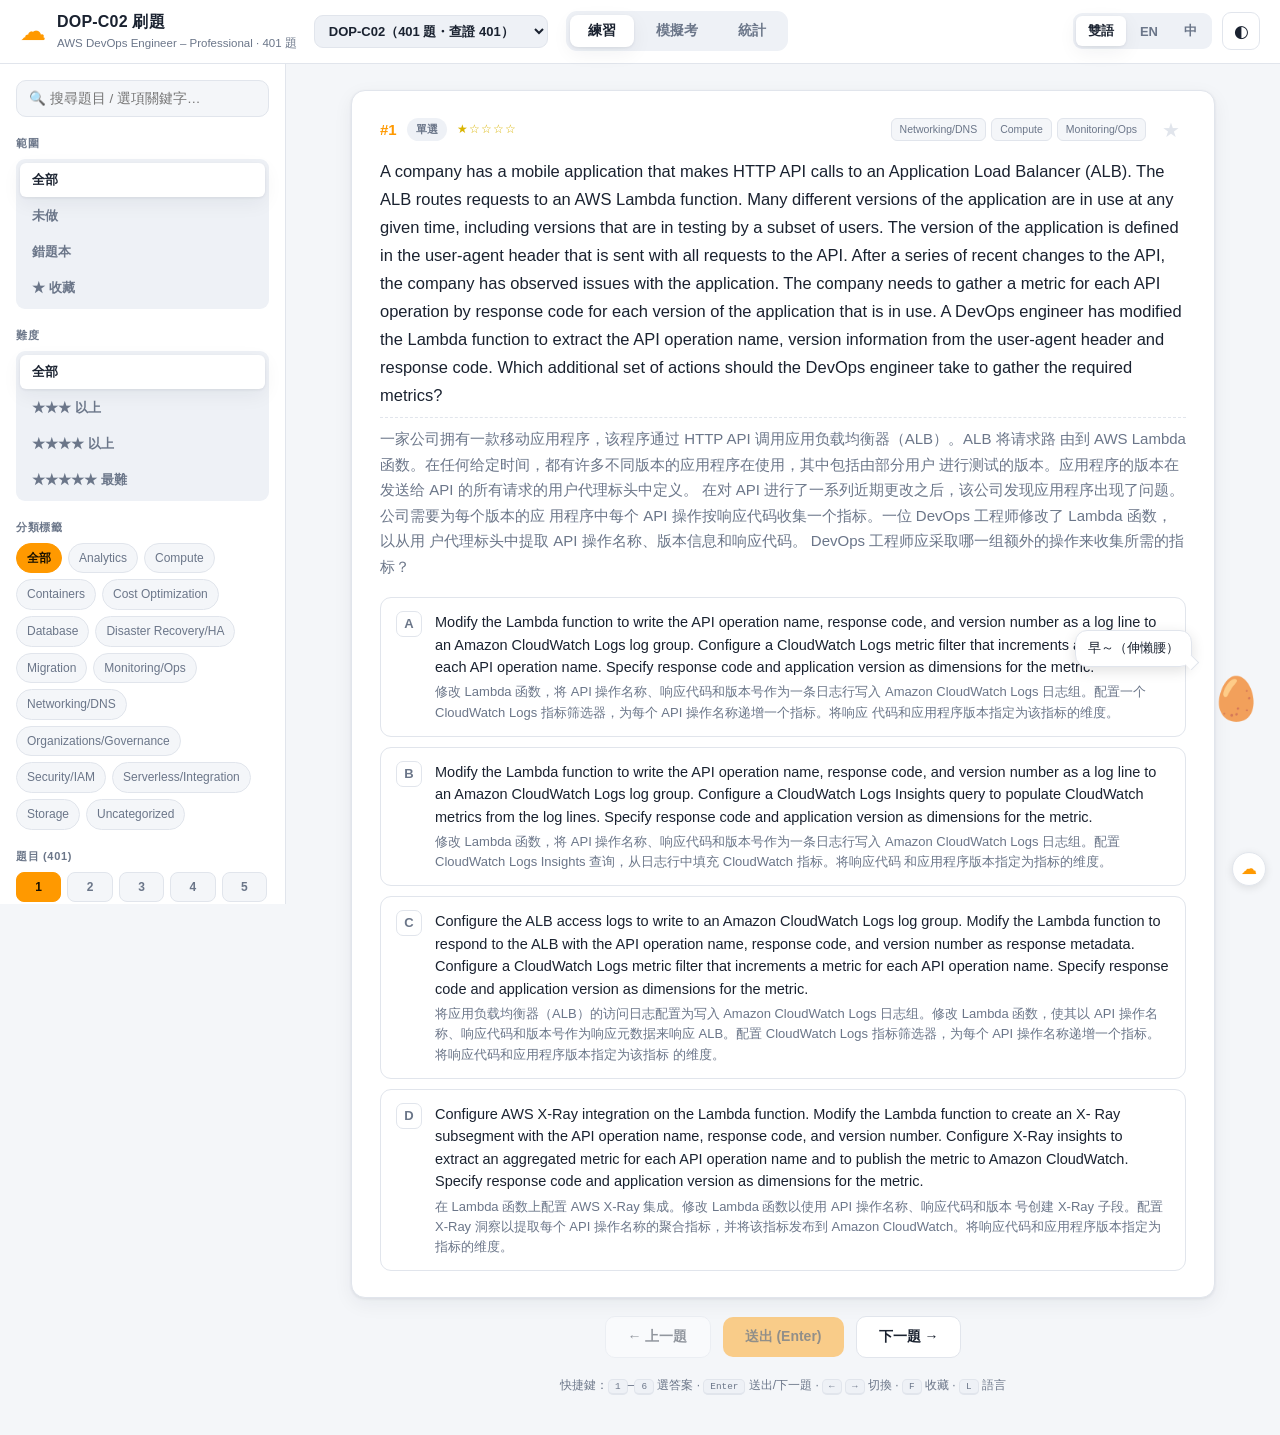
==== index.html @ 7e6e7b58 "feat(sapc02): answer corrections + q488/q489 explanations Regenerate site data/manifest (research 29" ====
<!DOCTYPE html>
<html lang="zh-Hant">
<head>
<meta charset="UTF-8">
<meta name="viewport" content="width=device-width, initial-scale=1.0">
<title>SAP-C02 刷題 · AWS Solutions Architect Professional</title>
<link rel="preconnect" href="https://fonts.googleapis.com">
<link rel="stylesheet" href="style.css?v=m2">
<link rel="stylesheet" href="pet.css?v=pet25">
<link rel="stylesheet" href="shrine.css?v=sh7">
</head>
<body>
<header class="topbar">
  <button class="menu-btn" id="menuBtn" title="選題與篩選">☰ 選題</button>
  <div class="brand">
    <span class="logo">☁︎</span>
    <div>
      <div class="brand-title">刷題</div>
      <div class="brand-sub">AWS 認證考古題</div>
    </div>
    <select id="examSel" class="exam-sel" title="切換考試"></select>
  </div>
  <nav class="tabs" id="tabs">
    <button class="tab active" data-mode="practice">練習</button>
    <button class="tab" data-mode="exam">模擬考</button>
    <button class="tab" data-mode="stats">統計</button>
  </nav>
  <div class="topbar-right">
    <div class="seg" id="langSeg" title="顯示語言 (L 鍵切換)">
      <button data-lang="both" class="active">雙語</button>
      <button data-lang="en">EN</button>
      <button data-lang="zh">中</button>
    </div>
    <button class="icon-btn" id="themeBtn" title="深色 / 淺色">◐</button>
  </div>
</header>

<!-- ============ PRACTICE MODE ============ -->
<main id="practiceView" class="view">
  <aside class="sidebar">
    <div class="search-wrap">
      <input type="search" id="searchBox" placeholder="🔍 搜尋題目 / 選項關鍵字…" autocomplete="off">
    </div>
    <div class="filter-group">
      <label class="filter-label">範圍</label>
      <div class="seg seg-vert" id="scopeSeg">
        <button data-scope="all" class="active">全部</button>
        <button data-scope="unanswered">未做</button>
        <button data-scope="wrong">錯題本</button>
        <button data-scope="fav">★ 收藏</button>
      </div>
    </div>
    <div class="filter-group">
      <label class="filter-label">難度</label>
      <div class="seg seg-vert" id="diffSeg">
        <button data-mindiff="0" class="active">全部</button>
        <button data-mindiff="3">★★★ 以上</button>
        <button data-mindiff="4">★★★★ 以上</button>
        <button data-mindiff="5">★★★★★ 最難</button>
      </div>
    </div>
    <div class="filter-group">
      <label class="filter-label">分類標籤</label>
      <div id="tagChips" class="tag-chips"></div>
    </div>
    <div class="filter-group">
      <label class="filter-label">題目 (<span id="listCount">0</span>)</label>
      <div id="qNav" class="qnav"></div>
    </div>
  </aside>

  <section class="content">
    <div id="practiceCard" class="card"><!-- question rendered here --></div>
    <div class="card-controls">
      <button class="btn ghost" id="prevBtn">← 上一題</button>
      <button class="btn ghost hidden" id="retryBtn">重新選擇</button>
      <button class="btn" id="submitBtn">送出 (Enter)</button>
      <button class="btn ghost" id="nextBtn">下一題 →</button>
    </div>
    <div class="kbd-hint">
      快捷鍵：<kbd>1</kbd>–<kbd>6</kbd> 選答案 · <kbd>Enter</kbd> 送出/下一題 · <kbd>←</kbd> <kbd>→</kbd> 切換 · <kbd>F</kbd> 收藏 · <kbd>L</kbd> 語言
    </div>
  </section>
</main>

<!-- ============ EXAM MODE ============ -->
<main id="examView" class="view hidden">
  <div id="examSetup" class="exam-setup">
    <h2>模擬考設定</h2>
    <p class="muted">隨機抽題、計時作答，交卷後一次看分數與詳解。仿真實考試：不立即顯示答案。</p>
    <div class="setup-row">
      <label>題數</label>
      <div class="seg" id="examCountSeg">
        <button data-n="20">20</button>
        <button data-n="40">40</button>
        <button data-n="65" class="active">65</button>
        <button data-n="75">75</button>
      </div>
    </div>
    <div class="setup-row">
      <label>時間 (分鐘)</label>
      <div class="seg" id="examTimeSeg">
        <button data-t="0">不限時</button>
        <button data-t="60">60</button>
        <button data-t="130">130</button>
        <button data-t="180" class="active">180</button>
      </div>
    </div>
    <div class="setup-row">
      <label>出題範圍</label>
      <div class="seg" id="examPoolSeg">
        <button data-pool="all" class="active">全部題庫</button>
        <button data-pool="wrong">只考錯題</button>
      </div>
    </div>
    <button class="btn big" id="startExamBtn">開始考試</button>
  </div>

  <div id="examRun" class="hidden">
    <div class="exam-bar">
      <div class="exam-progress">第 <span id="examPos">1</span> / <span id="examTotal">65</span> 題
        <span class="exam-answered" id="examAnswered"></span>
      </div>
      <div class="exam-timer" id="examTimer">--:--</div>
      <button class="btn warn" id="submitExamBtn">交卷</button>
    </div>
    <div id="examCard" class="card"></div>
    <div class="card-controls">
      <button class="btn ghost" id="examPrevBtn">← 上一題</button>
      <div id="examDots" class="exam-dots"></div>
      <button class="btn ghost" id="examNextBtn">下一題 →</button>
    </div>
  </div>

  <div id="examResult" class="hidden"></div>
</main>

<!-- ============ STATS MODE ============ -->
<main id="statsView" class="view hidden">
  <div id="statsBody" class="stats-body"></div>
</main>

<div id="toast" class="toast"></div>

<script src="manifest.js?v=sap7"></script>
<script>
// pick the active exam (localStorage or first in manifest) and load its data file
(function () {
  var exams = window.EXAMS || [];
  var ids = exams.map(function (e) { return e.id; });
  var sel = localStorage.getItem("current_exam");
  if (ids.indexOf(sel) < 0) sel = ids[0] || null;
  window.CURRENT_EXAM = sel;
  if (sel) document.write('<scr' + 'ipt src="data/' + sel + '.js?v=sap7"></scr' + 'ipt>');
})();
</script>
<script src="app.js?v=m2"></script>
<script src="pet.js?v=pet25" defer></script>
<script src="shrine.js?v=sh7" defer></script>
</body>
</html>
---- style.css ----
/* ---------- theme ---------- */
:root{
  --bg:#f4f6f9; --surface:#ffffff; --surface-2:#eef1f6; --border:#e1e5ec;
  --text:#1a2230; --muted:#6b7689; --accent:#ff9900; --accent-d:#ec7211;
  --blue:#2563eb; --green:#1aa260; --green-bg:#e7f7ee; --red:#dc3545; --red-bg:#fdecec;
  --shadow:0 1px 3px rgba(20,30,50,.08),0 6px 20px rgba(20,30,50,.06);
  --radius:14px;
}
html[data-theme="dark"]{
  --bg:#0e1420; --surface:#161e2e; --surface-2:#1d2738; --border:#28344a;
  --text:#e6ebf3; --muted:#8a97ab; --accent:#ff9900; --accent-d:#ffb444;
  --blue:#5b8cff; --green:#34d07f; --green-bg:#10331f; --red:#ff6b78; --red-bg:#3a1c20;
  --shadow:0 1px 3px rgba(0,0,0,.4),0 8px 28px rgba(0,0,0,.35);
}
*{box-sizing:border-box}
html,body{margin:0;height:100%}
body{
  font-family:-apple-system,BlinkMacSystemFont,"Segoe UI","PingFang TC","Microsoft JhengHei",Roboto,Helvetica,Arial,sans-serif;
  background:var(--bg); color:var(--text); line-height:1.55;
  display:flex; flex-direction:column; min-height:100vh;
}
.hidden{display:none !important}
kbd{background:var(--surface-2);border:1px solid var(--border);border-bottom-width:2px;border-radius:5px;padding:1px 6px;font-size:.78em;font-family:ui-monospace,Menlo,monospace}
.muted{color:var(--muted)}

/* ---------- topbar ---------- */
.topbar{
  display:flex;align-items:center;gap:18px;padding:10px 20px;
  background:var(--surface);border-bottom:1px solid var(--border);position:sticky;top:0;z-index:50;
  flex-wrap:wrap;
}
.brand{display:flex;align-items:center;gap:11px}
.logo{font-size:26px;color:var(--accent)}
.brand-title{font-weight:700;font-size:16px;letter-spacing:.2px}
.brand-sub{font-size:11.5px;color:var(--muted)}
.exam-sel{margin-left:6px;border:1px solid var(--border);background:var(--surface-2);color:var(--text);font-weight:600;font-size:13px;padding:7px 10px;border-radius:9px;cursor:pointer}
.exam-sel:hover{border-color:var(--accent)}
.exam-sel:focus{outline:none;border-color:var(--accent)}
.tabs{display:flex;gap:4px;background:var(--surface-2);padding:4px;border-radius:11px}
.tab{border:0;background:transparent;color:var(--muted);font-weight:600;font-size:14px;padding:7px 18px;border-radius:8px;cursor:pointer;transition:.15s}
.tab:hover{color:var(--text)}
.tab.active{background:var(--surface);color:var(--text);box-shadow:var(--shadow)}
.topbar-right{margin-left:auto;display:flex;align-items:center;gap:10px}
.seg{display:flex;background:var(--surface-2);border-radius:9px;padding:3px;gap:2px}
.seg button{border:0;background:transparent;color:var(--muted);font-weight:600;font-size:13px;padding:6px 12px;border-radius:6px;cursor:pointer;transition:.12s}
.seg button.active{background:var(--surface);color:var(--text);box-shadow:var(--shadow)}
.seg button:hover:not(.active){color:var(--text)}
.seg-vert{flex-direction:column;padding:4px}
.seg-vert button{text-align:left;padding:8px 12px}
.icon-btn{border:1px solid var(--border);background:var(--surface);color:var(--text);width:38px;height:38px;border-radius:9px;cursor:pointer;font-size:17px}
.icon-btn:hover{border-color:var(--accent)}
.menu-btn{display:none;border:1px solid var(--border);background:var(--surface);color:var(--text);font-weight:600;font-size:14px;padding:8px 12px;border-radius:9px;cursor:pointer;white-space:nowrap}
.menu-btn:hover{border-color:var(--accent)}

/* ---------- layout ---------- */
.view{flex:1;display:flex;width:100%}
.sidebar{
  width:286px;flex-shrink:0;background:var(--surface);border-right:1px solid var(--border);
  padding:16px;overflow-y:auto;height:calc(100vh - 60px);position:sticky;top:60px;
}
.search-wrap input{
  width:100%;padding:10px 12px;border:1px solid var(--border);border-radius:10px;
  background:var(--bg);color:var(--text);font-size:13.5px;
}
.search-wrap input:focus{outline:none;border-color:var(--accent)}
.filter-group{margin-top:18px}
.filter-label{display:block;font-size:11px;font-weight:700;text-transform:uppercase;letter-spacing:.06em;color:var(--muted);margin-bottom:7px}
.tag-chips{display:flex;flex-wrap:wrap;gap:6px}
.chip{font-size:12px;padding:5px 10px;border-radius:20px;border:1px solid var(--border);background:var(--bg);color:var(--muted);cursor:pointer;transition:.12s;white-space:nowrap}
.chip:hover{border-color:var(--accent);color:var(--text)}
.chip.active{background:var(--accent);border-color:var(--accent);color:#1a1200;font-weight:600}
.qnav{display:grid;grid-template-columns:repeat(auto-fill,minmax(38px,1fr));gap:6px;max-height:46vh;overflow-y:auto;padding-right:2px}
.qnav button{
  border:1px solid var(--border);background:var(--bg);color:var(--muted);border-radius:8px;
  padding:7px 0;font-size:12px;font-weight:600;cursor:pointer;position:relative;transition:.1s;
}
.qnav button:hover{border-color:var(--accent)}
.qnav button.current{border-color:var(--accent);background:var(--accent);color:#1a1200}
.qnav button.correct{background:var(--green-bg);color:var(--green);border-color:transparent}
.qnav button.wrong{background:var(--red-bg);color:var(--red);border-color:transparent}
.qnav button.fav::after{content:"★";position:absolute;top:-4px;right:-2px;font-size:9px;color:var(--accent)}

.content{flex:1;max-width:920px;margin:0 auto;padding:26px 28px 40px;width:100%}

/* ---------- card ---------- */
.card{background:var(--surface);border:1px solid var(--border);border-radius:var(--radius);box-shadow:var(--shadow);padding:26px 28px}
.q-head{display:flex;align-items:center;gap:10px;margin-bottom:14px;flex-wrap:wrap}
.q-num{font-weight:800;color:var(--accent);font-size:15px}
.q-badge{font-size:11px;font-weight:700;padding:3px 9px;border-radius:20px;background:var(--surface-2);color:var(--muted)}
.q-badge.multi{background:#fff3e0;color:var(--accent-d)}
html[data-theme="dark"] .q-badge.multi{background:#3a2c12}
.q-diff{font-size:12px;letter-spacing:1px;color:#d9b400;cursor:help;white-space:nowrap}
.q-diff.d4{color:var(--accent-d)} .q-diff.d5{color:var(--red)}
.q-tags{display:flex;gap:5px;flex-wrap:wrap;margin-left:auto}
.q-tag{font-size:10.5px;color:var(--muted);background:var(--bg);border:1px solid var(--border);padding:2px 8px;border-radius:6px}
.fav-btn{border:0;background:none;cursor:pointer;font-size:20px;color:var(--border);transition:.12s}
.fav-btn.on,.fav-btn:hover{color:var(--accent)}
.q-text{font-size:16.5px;line-height:1.7;margin:6px 0 8px;white-space:pre-wrap}
.q-text .zh{display:block;color:var(--muted);font-size:15px;margin-top:8px;padding-top:8px;border-top:1px dashed var(--border)}
.q-text .nozh{font-size:12px;color:var(--muted);font-style:italic}

.options{display:flex;flex-direction:column;gap:10px;margin-top:18px}
.opt{
  display:flex;gap:13px;padding:13px 15px;border:1.6px solid var(--border);border-radius:11px;
  cursor:pointer;transition:.12s;background:var(--surface);align-items:flex-start;
}
.opt:hover{border-color:var(--accent)}
.opt.selected{border-color:var(--blue);background:color-mix(in srgb,var(--blue) 7%,transparent)}
.opt .mark{
  flex-shrink:0;width:26px;height:26px;border-radius:7px;border:1.6px solid var(--border);
  display:flex;align-items:center;justify-content:center;font-weight:700;font-size:13px;color:var(--muted);
}
.opt.selected .mark{border-color:var(--blue);background:var(--blue);color:#fff}
.opt-body{flex:1}
.opt-en{font-size:14.5px;white-space:pre-wrap}
.opt-zh{display:block;color:var(--muted);font-size:13px;margin-top:4px;white-space:pre-wrap}
/* graded states */
.opt.correct{border-color:var(--green);background:var(--green-bg)}
.opt.correct .mark{border-color:var(--green);background:var(--green);color:#fff}
.opt.correct.vd{border-style:dashed;background:color-mix(in srgb,var(--green-bg) 55%,transparent)}
.opt.correct.vd .mark{background:transparent;color:var(--green);border-style:dashed;border-color:var(--green)}
.opt.incorrect{border-color:var(--red);background:var(--red-bg)}
.opt.incorrect .mark{border-color:var(--red);background:var(--red);color:#fff}
.opt .tick{margin-left:auto;font-weight:800;font-size:16px}
.opt.correct .tick{color:var(--green)}
.opt.incorrect .tick{color:var(--red)}
.graded .opt{cursor:default}

/* feedback */
.feedback{margin-top:20px;padding:16px 18px;border-radius:12px;background:var(--surface-2)}
.fb-line{display:flex;align-items:center;gap:8px;font-weight:600;margin-bottom:12px;font-size:15px}
.fb-line.ok{color:var(--green)} .fb-line.no{color:var(--red)}
.fb-ans{font-weight:800}
.vote-title{font-size:12px;font-weight:700;color:var(--muted);text-transform:uppercase;letter-spacing:.05em;margin:4px 0 9px}
.vote-row{display:flex;align-items:center;gap:10px;margin-bottom:6px;font-size:13px}
.vote-key{width:42px;font-weight:700;flex-shrink:0}
.vote-bar{flex:1;height:9px;background:var(--bg);border-radius:6px;overflow:hidden}
.vote-fill{height:100%;background:var(--blue);border-radius:6px}
.vote-fill.top{background:var(--accent)}
.vote-pct{width:42px;text-align:right;color:var(--muted);flex-shrink:0}
.note{margin-top:12px;font-size:12.5px;color:var(--muted);padding:9px 12px;background:var(--bg);border-radius:8px;border-left:3px solid var(--accent)}

/* ---- AWS-doc verified research block ---- */
.research{margin-top:14px;padding:14px 16px;background:var(--bg);border:1px solid var(--border);border-left:4px solid var(--green);border-radius:10px}
.r-title{display:flex;align-items:center;gap:10px;font-weight:800;font-size:14px;margin-bottom:10px}
.r-conf{font-size:11px;font-weight:700;padding:2px 9px;border-radius:999px;color:#fff}
.r-conf.r-high{background:var(--green)} .r-conf.r-medium{background:var(--accent-d)} .r-conf.r-low{background:var(--red)}
.r-verdict{font-size:14px;margin-bottom:8px}
.r-warn{font-size:12.5px;color:var(--text);background:var(--red-bg);border-radius:8px;padding:8px 11px;margin-bottom:10px}
.r-expl{font-size:13.5px;line-height:1.6}
.r-en{margin-bottom:4px}
.r-zh{color:var(--muted)}
.r-sub{font-size:11px;font-weight:700;text-transform:uppercase;letter-spacing:.05em;color:var(--muted);margin:14px 0 7px}
.r-distract{display:flex;gap:10px;margin-bottom:8px;font-size:13px}
.r-dl{flex-shrink:0;width:24px;height:24px;border-radius:6px;background:var(--surface-2);font-weight:800;display:flex;align-items:center;justify-content:center}
.r-dbody{flex:1}
.r-src{margin:0;padding-left:18px;font-size:12px}
.r-src li{margin-bottom:3px;word-break:break-all}
.r-src a{color:var(--blue)}

.card-controls{display:flex;align-items:center;gap:12px;margin-top:18px;justify-content:center;flex-wrap:wrap}
.btn{border:0;background:var(--accent);color:#1a1200;font-weight:700;font-size:14px;padding:11px 22px;border-radius:10px;cursor:pointer;transition:.12s}
.btn:hover{background:var(--accent-d)}
.btn.ghost{background:var(--surface);color:var(--text);border:1px solid var(--border)}
.btn.ghost:hover{border-color:var(--accent);background:var(--surface)}
.btn.warn{background:var(--red);color:#fff}
.btn.big{font-size:16px;padding:14px 34px;margin-top:24px}
.btn:disabled{opacity:.45;cursor:not-allowed}
.kbd-hint{text-align:center;color:var(--muted);font-size:12px;margin-top:18px}
.empty{text-align:center;color:var(--muted);padding:60px 20px}

/* ---------- exam ---------- */
.exam-setup{max-width:560px;margin:50px auto;background:var(--surface);border:1px solid var(--border);border-radius:var(--radius);box-shadow:var(--shadow);padding:30px 34px}
.exam-setup h2{margin:0 0 4px}
.setup-row{display:flex;align-items:center;justify-content:space-between;margin-top:22px;gap:14px;flex-wrap:wrap}
.setup-row label{font-weight:600}
#examRun{max-width:920px;margin:0 auto;padding:20px 24px;width:100%}
.exam-bar{display:flex;align-items:center;gap:16px;background:var(--surface);border:1px solid var(--border);border-radius:12px;padding:12px 18px;box-shadow:var(--shadow);position:sticky;top:70px;z-index:20}
.exam-progress{font-weight:700}
.exam-answered{color:var(--muted);font-weight:500;font-size:13px;margin-left:8px}
.exam-timer{margin-left:auto;font-weight:800;font-size:20px;font-variant-numeric:tabular-nums;color:var(--accent-d)}
.exam-timer.danger{color:var(--red)}
.exam-dots{display:flex;flex-wrap:wrap;gap:5px;justify-content:center;flex:1;max-width:560px}
.exam-dots button{width:26px;height:26px;border-radius:6px;border:1px solid var(--border);background:var(--bg);color:var(--muted);font-size:10px;cursor:pointer;font-weight:600}
.exam-dots button.done{background:var(--blue);color:#fff;border-color:transparent}
.exam-dots button.current{outline:2px solid var(--accent);outline-offset:1px}
/* exam result */
#examResult{max-width:900px;margin:30px auto;width:100%;padding:0 20px}
.score-card{background:var(--surface);border:1px solid var(--border);border-radius:var(--radius);box-shadow:var(--shadow);padding:30px;text-align:center}
.score-big{font-size:58px;font-weight:800;line-height:1}
.score-big.pass{color:var(--green)} .score-big.fail{color:var(--red)}
.score-sub{color:var(--muted);margin-top:6px}
.review-item{margin-top:14px}

/* ---------- stats ---------- */
.stats-body{max-width:840px;margin:30px auto;width:100%;padding:0 20px}
.stat-cards{display:grid;grid-template-columns:repeat(auto-fit,minmax(150px,1fr));gap:14px;margin-bottom:24px}
.stat-card{background:var(--surface);border:1px solid var(--border);border-radius:12px;padding:18px 20px;box-shadow:var(--shadow)}
.stat-num{font-size:32px;font-weight:800}
.stat-card .lbl{color:var(--muted);font-size:13px;margin-top:2px}
.bar-row{display:flex;align-items:center;gap:12px;margin-bottom:10px}
.bar-name{width:170px;font-size:13.5px;flex-shrink:0}
.bar-track{flex:1;height:18px;background:var(--surface-2);border-radius:9px;overflow:hidden;position:relative}
.bar-acc{height:100%;background:linear-gradient(90deg,var(--green),#3ddc84);border-radius:9px}
.bar-meta{width:96px;text-align:right;font-size:12.5px;color:var(--muted);flex-shrink:0}
.panel{background:var(--surface);border:1px solid var(--border);border-radius:var(--radius);box-shadow:var(--shadow);padding:24px 26px;margin-bottom:22px}
.panel h3{margin:0 0 18px}

/* toast */
.toast{position:fixed;bottom:24px;left:50%;transform:translateX(-50%) translateY(20px);background:var(--text);color:var(--bg);padding:11px 20px;border-radius:10px;font-size:13.5px;font-weight:600;opacity:0;pointer-events:none;transition:.25s;z-index:100}
.toast.show{opacity:1;transform:translateX(-50%) translateY(0)}

/* responsive */
@media(max-width:820px){
  .menu-btn{display:inline-flex;align-items:center}
  /* sidebar becomes a slide-in drawer instead of vanishing */
  .sidebar{
    display:block;position:fixed;left:0;top:0;height:100dvh;width:min(86vw,330px);
    z-index:70;transform:translateX(-100%);transition:transform .25s ease;
    box-shadow:2px 0 20px rgba(0,0,0,.22);
  }
  .sidebar.open{transform:none}
  #drawerBackdrop{position:fixed;inset:0;background:rgba(0,0,0,.42);z-index:65;opacity:0;pointer-events:none;transition:opacity .25s}
  #drawerBackdrop.show{opacity:1;pointer-events:auto}
  .topbar{gap:10px}
  .brand-sub{display:none}
  .content{padding:18px 14px 40px}
  .card{padding:18px 16px}
  .exam-bar{top:60px}
}
---- pet.css ----
/* pet.css — 雲寶 virtual pet layer. Fully independent of app styles;
   only reads theme via html[data-theme]. Remove this file + pet.js to uninstall. */

#petLayer{
  --pet-body:#ffffff; --pet-line:#d6dce6; --pet-face:#3a4456; --pet-cheek:#ffc9c9;
  position:fixed; top:0; bottom:0; right:0; width:110px;
  pointer-events:none; z-index:90; overflow:visible; /* bubble/floaters may extend left of the strip */
}
html[data-theme="dark"] #petLayer{
  --pet-body:#43536e; --pet-line:#28344a; --pet-face:#e6ebf3; --pet-cheek:#c98a8a;
}

/* ---------- pet ---------- */
#pet{
  position:absolute; top:0; right:8px; width:72px; height:60px;
  pointer-events:auto; cursor:pointer; user-select:none;
  transition:transform 1s linear; will-change:transform;
}
#pet .pet-flip{width:100%;height:100%;display:flex;align-items:flex-end;justify-content:center;transition:.2s}
#pet.tilt-up .pet-flip{transform:rotate(-8deg)}
#pet.tilt-down .pet-flip{transform:rotate(8deg)}

.pet-svg{width:100%;height:auto;filter:drop-shadow(0 3px 6px rgba(0,0,0,.14));transform-origin:50% 100%}
.pet-svg .body{fill:var(--pet-body);stroke:var(--pet-line);stroke-width:1.5}
.pet-svg .body rect{stroke:none}
.pet-svg .eyes{transition:transform .25s}
.pet-svg .eye{fill:var(--pet-face);transform-box:fill-box;transform-origin:center;animation:pet-blink 4.5s infinite}
.pet-svg .eye-closed,.pet-svg .eye-happy{display:none;fill:none;stroke:var(--pet-face);stroke-width:1.8;stroke-linecap:round}
.pet-svg .eye-star{display:none;fill:#f5b301;font-weight:700}
.pet-svg .cheek{fill:var(--pet-cheek);opacity:.85;transition:.25s}
.pet-svg .mouth{fill:none;stroke:var(--pet-face);stroke-width:2;stroke-linecap:round;display:none}
.pet-svg .m-smile{display:inline}
.pet-svg .headband{display:none;fill:#e03131}
#pet.mood-flat  .m-smile{display:none} #pet.mood-flat  .m-flat{display:inline}
#pet.mood-o     .m-smile{display:none} #pet.mood-o     .m-o{display:inline}
#pet.mood-worry .m-smile{display:none} #pet.mood-worry .m-worry{display:inline}
#pet.sleeping .eye{display:none}
#pet.sleeping .eye-closed{display:inline}
#pet.sleeping .m-smile{display:none} #pet.sleeping .m-flat{display:inline}
#pet.dusty .pet-svg{filter:grayscale(.55) drop-shadow(0 3px 6px rgba(0,0,0,.14))}
/* cleanliness: the grubbier, the greyer */
#pet.grimy .pet-svg{filter:grayscale(.4) brightness(.94) drop-shadow(0 3px 6px rgba(0,0,0,.14))}
#pet.dirty .pet-svg{filter:grayscale(.65) brightness(.85) drop-shadow(0 3px 6px rgba(0,0,0,.14))}
#pet.washing .pet-flip{animation:pet-wash .5s ease-in-out infinite}
@keyframes pet-wash{0%,100%{transform:rotate(-4deg)}50%{transform:rotate(4deg)}}

/* expressions */
#pet.e-happy .eye,#pet.blush .eye{display:none;animation:none}
#pet.e-happy .eye-happy,#pet.blush .eye-happy{display:inline}
#pet.e-star .eye{display:none;animation:none}
#pet.e-star .eye-star{display:inline}
#pet.blush .cheek{opacity:1;r:4.2;fill:#ff9d9d}
html[data-theme="dark"] #pet.blush .cheek{fill:#e07f7f}
#pet.yawning .eye{display:none} #pet.yawning .eye-closed{display:inline}
#pet.yawning .m-smile,#pet.yawning .m-flat,#pet.yawning .m-worry{display:none} #pet.yawning .m-o{display:inline}
#pet .pet-sweat{display:none;position:absolute;top:2px;left:2px;font-size:13px}
#pet.worried .pet-sweat{display:block;animation:pet-bob 1.2s infinite}
#pet.exam .headband{display:inline}
#pet.spinning .pet-flip{animation:pet-spin .6s ease}
@keyframes pet-spin{to{transform:rotate(360deg)}}

/* drag & toss: panic face while airborne */
#pet.drag{cursor:grabbing}
#pet.drag .pet-svg,#pet.toss .pet-svg{animation:none}
#pet.drag .eye,#pet.toss .eye{display:none}
#pet.drag .eye-closed,#pet.toss .eye-closed{display:inline}
#pet.drag .m-smile,#pet.toss .m-smile{display:none}
#pet.drag .m-o,#pet.toss .m-o{display:inline}
#pet.toss .pet-flip{animation:pet-spin .5s linear infinite}

/* stage sizes: 幼雲 → 小雲寶 → 大雲寶 → 雲王 */
#pet.stage-1{width:48px} #pet.stage-2{width:58px} #pet.stage-3{width:74px} #pet.stage-4{width:86px}
#pet.stage-1 .cheek{display:none}   /* 幼雲還沒長腮紅 */

/* 大雲寶：培育傾向雛形配件（最終形態的預告） */
.pet-svg .tacc{display:none;opacity:.85}
#pet.stage-3.tend-arch  .tacc-arch{display:inline}
#pet.stage-3.tend-guard .tacc-guard{display:inline}
#pet.stage-3.tend-gear  .tacc-gear{display:inline}
#pet.stage-3.tend-sage  .tacc-sage{display:inline}

/* final forms: accessory + tint (arch/gold wear the drawn crown, others an emoji accessory) */
.pet-svg .crown{display:none;fill:#f5b301;stroke:#d99a00;stroke-width:.8}
.pet-svg .acc{display:none}
#pet.form-arch .crown,#pet.form-gold .crown{display:inline}
#pet.form-guard .acc-guard{display:inline}
#pet.form-gear  .acc-gear{display:inline}
#pet.form-sage  .acc-sage{display:inline}
#pet.form-night .acc-night{display:inline}
#pet.form-gold  .acc-gold{display:inline}
#pet.form-gold .pet-svg .body{fill:#ffd968;stroke:#e0b23e}
#pet.form-night{--pet-face:#eef2fb;--pet-cheek:#7d8fc0}
#pet.form-night .pet-svg .body{fill:#3a4666;stroke:#2b3550}

/* egg */
#pet .pet-egg{display:none;font-size:42px;line-height:1;animation:pet-wobble 2.8s ease-in-out infinite;transform-origin:50% 90%}
#pet.stage-0 .pet-egg{display:block}
#pet.stage-0 .pet-svg{display:none}

/* ---------- animations ---------- */
@keyframes pet-blink{0%,91%,100%{transform:scaleY(1)}94%{transform:scaleY(.08)}}
@keyframes pet-wobble{0%,100%{transform:rotate(-4deg)}50%{transform:rotate(4deg)}}
@keyframes pet-bob{0%,100%{transform:translateY(0)}50%{transform:translateY(-3px)}}
@keyframes pet-jump{0%,100%{transform:translateY(0) scale(1)}30%{transform:translateY(-26px) scale(1.05)}55%{transform:translateY(0) scale(1)}70%{transform:translateY(-10px)}85%{transform:translateY(0) scaleX(1.08) scaleY(.92)}}
@keyframes pet-squish{0%{transform:scale(1)}40%{transform:scale(1.16,.82)}100%{transform:scale(1)}}
@keyframes pet-hatch{0%{transform:scale(.4);opacity:0}60%{transform:scale(1.18)}100%{transform:scale(1);opacity:1}}
@keyframes pet-walkstep{0%,100%{transform:translateY(0) rotate(0)}25%{transform:translateY(-2px) rotate(-2deg)}75%{transform:translateY(-2px) rotate(2deg)}}
#pet.idle .pet-svg{animation:pet-bob 3.2s ease-in-out infinite}
#pet.walking .pet-svg{animation:pet-walkstep .5s linear infinite}
#pet.jumping .pet-svg{animation:pet-jump .9s ease-out}
#pet.squish .pet-svg{animation:pet-squish .35s ease-out}
#pet.hatching .pet-svg{animation:pet-hatch .8s ease-out}

/* zzz */
#pet .pet-zzz{display:none;position:absolute;top:-14px;right:-4px;font-size:15px;animation:pet-bob 2s infinite}
#pet.sleeping .pet-zzz{display:block}

/* thrown food: horizontal linear + vertical rise-then-fall bezier ≈ an arc */
.pet-food{
  position:fixed; z-index:92; font-size:22px; pointer-events:none; line-height:1;
  transition:left .62s linear, top .62s cubic-bezier(.2,-.6,.85,.75);
}

/* ---------- floaters (food / hearts / xp) ---------- */
.pet-float{
  position:absolute; right:76px; font-size:20px; pointer-events:none;
  animation:pet-float-up 1.3s ease-out forwards;
}
@keyframes pet-float-up{0%{opacity:0;transform:translateY(6px)}20%{opacity:1}100%{opacity:0;transform:translateY(-42px)}}
.pet-float.xp{font-size:12.5px;font-weight:800;color:var(--accent,#ff9900);text-shadow:0 1px 2px rgba(0,0,0,.15)}

/* ---------- speech bubble ---------- */
#petBubble{
  position:absolute; right:88px; width:max-content; max-width:230px; padding:8px 12px;
  background:var(--surface,#fff); border:1px solid var(--border,#e1e5ec); border-radius:12px;
  font-size:12.5px; color:var(--text,#1a2230); box-shadow:0 4px 14px rgba(0,0,0,.12);
  opacity:0; transform:translateY(6px); transition:.25s; pointer-events:none; line-height:1.5;
}
#petBubble.show{opacity:1;transform:translateY(0);pointer-events:auto}  /* clickable only while visible (轉生 button) */
#petBubble::after{
  content:""; position:absolute; right:-6px; top:26px; width:10px; height:10px;
  background:inherit; border-top:1px solid var(--border,#e1e5ec); border-right:1px solid var(--border,#e1e5ec);
  transform:rotate(45deg);
}
#petBubble .pb-bars{display:flex;flex-direction:column;gap:4px;margin-top:6px}
#petBubble .pb-row{display:flex;align-items:center;gap:6px;font-size:11.5px;color:var(--muted,#6b7689)}
#petBubble .pb-track{display:block;flex:1;height:6px;background:var(--bg,#f4f6f9);border-radius:4px;overflow:hidden}
#petBubble .pb-fill{display:block;height:100%;border-radius:4px;background:var(--accent,#ff9900);transition:.3s}
#petBubble .pb-fill.mood{background:#e0669a}
#petBubble .pb-fill.xp{background:#5b8cff}
#petBubble .pb-fill.clean{background:#3fb6c9}
#petBubble .pb-next{margin-top:5px;font-size:11px;color:var(--muted,#6b7689)}
#petBubble .pb-btn{
  margin-top:7px;padding:4px 10px;font-size:11.5px;border-radius:8px;cursor:pointer;
  border:1px solid var(--border,#e1e5ec);background:var(--bg,#f4f6f9);color:var(--text,#1a2230);
}
#petBubble .pb-btn:hover{border-color:var(--accent,#ff9900)}

/* ---------- toggle button ---------- */
#petToggle{
  position:fixed; right:14px; bottom:14px; z-index:91;
  width:34px; height:34px; border-radius:50%; border:1px solid var(--border,#e1e5ec);
  background:var(--surface,#fff); color:var(--accent,#ff9900); font-size:16px;
  cursor:pointer; box-shadow:0 2px 8px rgba(0,0,0,.10); transition:.15s; line-height:1;
}
#petToggle:hover{border-color:var(--accent,#ff9900);transform:scale(1.08)}
#petToggle.off{color:var(--muted,#6b7689);opacity:.55}

/* weather: sun with star-eyes (combo), personal rain cloud (rough patch) */
#pet .pet-sun,#pet .pet-rain{display:none;position:absolute;top:-20px;font-size:16px}
#pet .pet-sun{left:-8px} #pet .pet-rain{right:-8px}
#pet.e-star .pet-sun{display:block;animation:pet-bob 2.4s infinite}
#pet.worried .pet-rain{display:block;animation:pet-bob 1.6s infinite}

/* boss battle */
#petBoss{
  position:fixed;left:-140px;top:30%;z-index:89;font-size:74px;line-height:1;
  cursor:pointer;opacity:0;transition:left .8s ease,opacity .7s;
  filter:grayscale(.35) brightness(.55) drop-shadow(0 4px 10px rgba(0,0,0,.3));
}
#petBoss.in{left:16px;opacity:1}
#petBoss .boss-face{position:absolute;left:50%;top:55%;transform:translate(-50%,-50%);font-size:28px;filter:brightness(1.6)}
#petBoss.hit{animation:boss-shake .26s}
#petBoss.boom{font-size:88px;opacity:0;filter:none;transition:.9s}
@keyframes boss-shake{0%,100%{transform:translateX(0)}25%{transform:translateX(-7px)}75%{transform:translateX(7px)}}
.pet-bolt{position:fixed;z-index:95;font-size:22px;pointer-events:none;transition:left .4s ease-in,top .4s ease-in}

/* passing NPC clouds */
.pet-npc{position:fixed;right:-90px;z-index:88;font-size:36px;opacity:.75;pointer-events:none;transition:transform 15s linear}
.pet-npc.go{transform:translateX(-120vw)}
.pet-npc.gold{filter:drop-shadow(0 0 8px #ffd54a);opacity:1}

/* quest list in status bubble */
#petBubble .pb-quests{line-height:1.7}

/* worn accessories — the cloud sits at the BOTTOM of the pet box, so anchor to bottom% */
.pet-worn{position:absolute;inset:0;pointer-events:none}
.pet-worn .worn{position:absolute;font-size:14px;line-height:1;filter:drop-shadow(0 1px 1px rgba(0,0,0,.15))}
.pet-worn .wslot-head{bottom:60%;left:50%;transform:translateX(-50%) rotate(-6deg)}
.pet-worn .wslot-face{bottom:26%;left:50%;transform:translateX(-50%);font-size:12px}
.pet-worn .wslot-neck{bottom:2%;left:50%;transform:translateX(-50%);font-size:13px}
.pet-worn .wslot-side{bottom:30%;right:-4px;font-size:15px}
.pet-worn .wslot-aura{bottom:66%;right:0;font-size:12px;animation:pet-bob 2.6s ease-in-out infinite}

/* furniture in the lane (behind the pet) */
.pet-item{position:absolute;right:78px;font-size:20px;pointer-events:none;opacity:.9;z-index:0;transition:transform .3s}
#pet{z-index:1}
.item-lantern.lit{filter:drop-shadow(0 0 7px #ffb020)}

/* interactions: kick / water / sleep-on-bed */
#pet.kicking .pet-flip{animation:pet-kick .6s ease}
@keyframes pet-kick{0%{transform:translateX(0) rotate(0)}35%{transform:translateX(-11px) rotate(-14deg)}55%{transform:translateX(3px) rotate(7deg)}100%{transform:none}}
.pet-item.bounce{animation:pet-ballhop .95s ease}
@keyframes pet-ballhop{
  0%{transform:translateY(0) rotate(0)}
  30%{transform:translateY(-30px) rotate(200deg)}
  55%{transform:translateY(0) rotate(360deg)}
  75%{transform:translateY(-12px) rotate(430deg)}
  100%{transform:translateY(0) rotate(360deg)}
}
#pet.pouring .pet-flip{animation:pet-pour 1.5s ease}
@keyframes pet-pour{0%,100%{transform:rotate(0)}25%,75%{transform:rotate(16deg)}}
.pet-drop{position:absolute;right:82px;font-size:13px;pointer-events:none;animation:pet-dropfall .55s ease-in forwards}
@keyframes pet-dropfall{0%{opacity:0;transform:translateY(0)}30%{opacity:1}100%{opacity:0;transform:translateY(24px)}}
.item-plant.watered{animation:pet-plantjoy .95s ease}
@keyframes pet-plantjoy{0%,100%{transform:scale(1)}30%{transform:scale(1.3) rotate(-7deg)}60%{transform:scale(1.15) rotate(7deg)}}
#pet.sleeping.on-bed .pet-flip{transform:translateX(-50px)}
.item-bed.occupied{transform:scale(1.25)}

/* ball fetch */
.item-ball{pointer-events:auto;cursor:grab}
.item-shower{pointer-events:auto;cursor:grab}
.item-shower:active{cursor:grabbing}
.pet-loose-shower{position:fixed;z-index:95;font-size:24px;line-height:1;pointer-events:none;user-select:none;will-change:left,top}
.pet-loose-shower.spraying{animation:pet-wobble .3s ease-in-out infinite}
.pet-spray{position:fixed;z-index:96;font-size:12px;pointer-events:none;animation:pet-dropfall .5s ease-in forwards}
.item-ball:active{cursor:grabbing}
.pet-loose-ball{position:fixed;z-index:95;font-size:22px;line-height:1;pointer-events:none;user-select:none;will-change:left,top}
#pet .pet-carry{display:none;position:absolute;bottom:-3px;left:50%;transform:translateX(-50%);font-size:15px;z-index:2}
#pet.carrying .pet-carry{display:block}
#pet.carrying .m-smile{display:none} #pet.carrying .m-o{display:inline}

/* shop panel */
#petShop{
  position:fixed;right:120px;bottom:70px;z-index:96;width:250px;
  background:var(--surface,#fff);border:1px solid var(--border,#e1e5ec);border-radius:14px;
  box-shadow:0 8px 28px rgba(0,0,0,.16);padding:10px 12px;font-size:13px;color:var(--text,#1a2230);
}
#petShop .shop-head{display:flex;align-items:center;gap:8px;font-weight:700;margin-bottom:6px}
#petShop .shop-coin{margin-left:auto;font-weight:600;color:var(--accent-d,#ec7211)}
#petShop #shopClose{border:0;background:none;cursor:pointer;font-size:14px;color:var(--muted,#6b7689)}
#petShop .shop-item{display:flex;align-items:center;gap:9px;padding:7px 2px;border-top:1px solid var(--border,#e1e5ec)}
#petShop .shop-emoji{font-size:20px}
#petShop .shop-body{flex:1}
#petShop .shop-desc{font-size:11px;color:var(--muted,#6b7689)}
#petShop .shop-buy{
  border:1px solid var(--border,#e1e5ec);background:var(--bg,#f4f6f9);color:var(--text,#1a2230);
  border-radius:8px;padding:4px 9px;font-size:11.5px;cursor:pointer;white-space:nowrap;
}
#petShop .shop-buy:hover{border-color:var(--accent,#ff9900)}
#petShop .shop-owned{font-size:11px;color:var(--green,#1aa260);white-space:nowrap}

/* small screens: keep the pet but make it smaller and out of the way (drawer opens from the left) */
@media (max-width:760px){
  #petLayer{width:80px}
  #pet{right:6px}
  #pet.stage-1{width:40px} #pet.stage-2{width:48px} #pet.stage-3{width:60px} #pet.stage-4{width:68px}
  #petBubble{right:66px;max-width:min(230px,72vw)}
  .pet-item{right:60px;font-size:17px}
  #petToggle{bottom:64px}   /* clear of the mobile browser's bottom bar */
}
@media (prefers-reduced-motion:reduce){
  #pet, #pet .pet-svg, #pet .pet-egg{animation:none !important;transition:none !important}
}
---- shrine.css ----
/* shrine.css — 文昌殿 shrine. Independent of the quiz app; grants a daily luck buff
   read by pet.js via localStorage. Remove shrine.js/shrine.css to uninstall. */

/* entry button (bottom-left corner) */
#shrineBtn{
  position:fixed;left:14px;bottom:14px;z-index:91;
  width:44px;height:44px;border-radius:50%;border:1px solid #caa24a;
  background:linear-gradient(180deg,#8f1d1c,#5a0f12);color:#f4d27a;font-size:22px;
  cursor:pointer;box-shadow:0 3px 10px rgba(0,0,0,.35);transition:.15s;line-height:1;
}
#shrineBtn:hover{transform:scale(1.08);border-color:#f4d27a}
#shrineBtn .dot{position:absolute;top:-2px;right:-2px;width:12px;height:12px;border-radius:50%;
  background:#e8b64a;border:2px solid #5a0f12;animation:sh-pulse 1.6s infinite}
@keyframes sh-pulse{0%,100%{transform:scale(1);opacity:1}50%{transform:scale(1.3);opacity:.6}}
@media (max-width:760px){ #shrineBtn{width:38px;height:38px;font-size:18px;bottom:64px} }

/* overlay + panel */
#shrineOverlay{
  position:fixed;inset:0;z-index:200;display:flex;align-items:center;justify-content:center;
  background:rgba(10,4,4,.62);backdrop-filter:blur(3px);padding:18px;
}
#shrinePanel{
  width:min(360px,100%);max-height:92vh;overflow-y:auto;border-radius:16px;
  background:radial-gradient(120% 80% at 50% 12%,#6d1416,#3c0a0c 80%);
  border:3px solid #e7b64b;box-shadow:0 24px 60px rgba(0,0,0,.6);
  padding:16px 18px 20px;color:#f6e8c8;text-align:center;position:relative;
  font-family:"Noto Sans TC","PingFang TC","Microsoft JhengHei",sans-serif;
}
#shrinePanel .sh-close{position:absolute;top:10px;right:12px;border:0;background:none;
  color:#d8b48a;font-size:20px;cursor:pointer;line-height:1}
#shrinePanel .sh-close:hover{color:#f4d27a}
.sh-title{font-family:"Noto Serif TC","Songti TC","Kaiti TC",serif;font-size:22px;font-weight:800;
  letter-spacing:.28em;color:#f4d27a;margin:2px 0 4px;text-shadow:0 0 12px rgba(236,194,102,.3)}
.sh-sub{font-size:12px;letter-spacing:.12em;color:#d8b48a;margin-bottom:8px}

/* stage: deity + smoke + censer */
.sh-stage{position:relative;height:230px;margin:6px 0 2px}
.sh-deity{position:absolute;top:0;left:50%;transform:translateX(-50%);width:150px}
.sh-deity svg{width:100%;height:auto;filter:drop-shadow(0 4px 10px rgba(0,0,0,.4))}
.sh-deity.bowing{animation:sh-bow .5s ease}
@keyframes sh-bow{0%,100%{transform:translateX(-50%) translateY(0)}45%{transform:translateX(-50%) translateY(10px) scale(.98)}}
.sh-deity.react{animation:sh-shake .44s ease}
@keyframes sh-shake{0%,100%{transform:translateX(-50%)}20%{transform:translateX(calc(-50% - 6px)) rotate(-2deg)}60%{transform:translateX(calc(-50% + 6px)) rotate(2deg)}}
.sh-react{position:absolute;top:78px;left:50%;font-size:22px;pointer-events:none;
  animation:sh-reactfloat .95s ease-out forwards}
@keyframes sh-reactfloat{0%{opacity:0;transform:translate(-50%,8px)}25%{opacity:1}100%{opacity:0;transform:translate(-50%,-26px)}}

/* censer */
.sh-censer{position:absolute;bottom:0;left:50%;transform:translateX(-50%);width:120px;height:80px}
/* incense sticks (in the censer) */
.sh-incense{position:absolute;bottom:34px;width:3px;background:#8a5a3a;border-radius:2px;transform-origin:bottom center}
.sh-incense::before{content:"";position:absolute;top:-2px;left:-1px;width:5px;height:5px;border-radius:50%;
  background:#ff7a3c;box-shadow:0 0 8px 3px rgba(255,120,40,.8)}
.sh-incense.dim::before{background:#7a4a2a;box-shadow:none}
.sh-incense.pull{pointer-events:auto;cursor:grab;transition:filter .12s}
.sh-incense.pull:hover{filter:brightness(1.3)}
.sh-incense.pull:active{cursor:grabbing}
/* incense held while dragging (follows the cursor) */
.sh-loose-incense{position:fixed;z-index:210;width:4px;height:54px;background:#8a5a3a;border-radius:2px;
  pointer-events:none;transform:translate(-50%,-72%);filter:drop-shadow(0 2px 3px rgba(0,0,0,.35))}
.sh-loose-incense::before{content:"";position:absolute;top:-3px;left:-1px;width:6px;height:6px;border-radius:50%;
  background:#ff7a3c;box-shadow:0 0 9px 3px rgba(255,120,40,.85)}
/* rising smoke */
.sh-smoke{position:absolute;bottom:40px;left:50%;font-size:16px;pointer-events:none;opacity:0}
.sh-smoke.go{animation:sh-rise 3.2s ease-out infinite}
@keyframes sh-rise{0%{opacity:0;transform:translate(-50%,0) scale(.6)}
  20%{opacity:.55}100%{opacity:0;transform:translate(calc(-50% + 10px),-90px) scale(1.5)}}

/* hand holding incense during the ritual */
.sh-hand{position:absolute;bottom:44px;left:50%;transform:translateX(-50%);font-size:34px;transition:.3s;touch-action:none}
.sh-hand.grab{cursor:grab}
.sh-hand.grab:active{cursor:grabbing}
.sh-hand .sticks{position:absolute;bottom:26px;left:50%;transform:translateX(-50%) rotate(6deg);
  display:flex;gap:2px}
.sh-hand .st{width:3px;height:46px;background:#8a5a3a;border-radius:2px;position:relative}
.sh-hand.lit .st::before{content:"";position:absolute;top:-2px;left:-1px;width:5px;height:5px;border-radius:50%;
  background:#ff7a3c;box-shadow:0 0 8px 3px rgba(255,120,40,.85)}
.sh-hand.flash .st::before{animation:sh-ignite .5s ease-out}
@keyframes sh-ignite{0%{box-shadow:0 0 2px 1px rgba(255,120,40,.6)}40%{box-shadow:0 0 16px 8px rgba(255,170,60,1)}100%{box-shadow:0 0 8px 3px rgba(255,120,40,.85)}}
/* 火爐 fire brazier */
.sh-brazier{position:absolute;bottom:52px;right:14px;width:50px;pointer-events:none}
.sh-brazier svg{width:100%;height:auto;filter:drop-shadow(0 0 7px rgba(255,140,40,.55))}
.sh-brazier .fl{transform-origin:center bottom;animation:sh-flame .5s ease-in-out infinite alternate}
.sh-brazier .fl2{animation-delay:.16s}.sh-brazier .fl3{animation-delay:.32s}
@keyframes sh-flame{from{transform:scaleY(.82) scaleX(1.06)}to{transform:scaleY(1.12) scaleX(.9)}}

/* instruction + actions */
.sh-inst{min-height:20px;font-size:13.5px;letter-spacing:.06em;color:#f0d9a8;margin:8px 0}
.sh-act{border:0;background:linear-gradient(180deg,#f0c65e,#c8962f);color:#4a1010;font-weight:800;
  font-size:15px;padding:11px 24px;border-radius:11px;cursor:pointer;transition:.14s;letter-spacing:.08em}
.sh-act:hover{filter:brightness(1.06)}
.sh-act:disabled{opacity:.5;cursor:default}
.sh-blessing{margin-top:10px;padding:12px 14px;border-radius:12px;background:rgba(0,0,0,.28);
  border:1px solid #b8862f}
.sh-blessing .bl-main{font-family:"Noto Serif TC","Kaiti TC",serif;font-size:17px;font-weight:800;color:#f4d27a;letter-spacing:.1em}
.sh-blessing .bl-poem{font-size:12.5px;color:#e4c99a;margin-top:6px;letter-spacing:.08em;line-height:1.7}
.sh-tag{display:inline-block;margin-top:8px;font-size:12px;color:#8fd0a0;letter-spacing:.1em}
@media (prefers-reduced-motion:reduce){ .sh-smoke.go,.sh-deity.bowing,.sh-brazier .fl,#shrineBtn .dot{animation:none} }
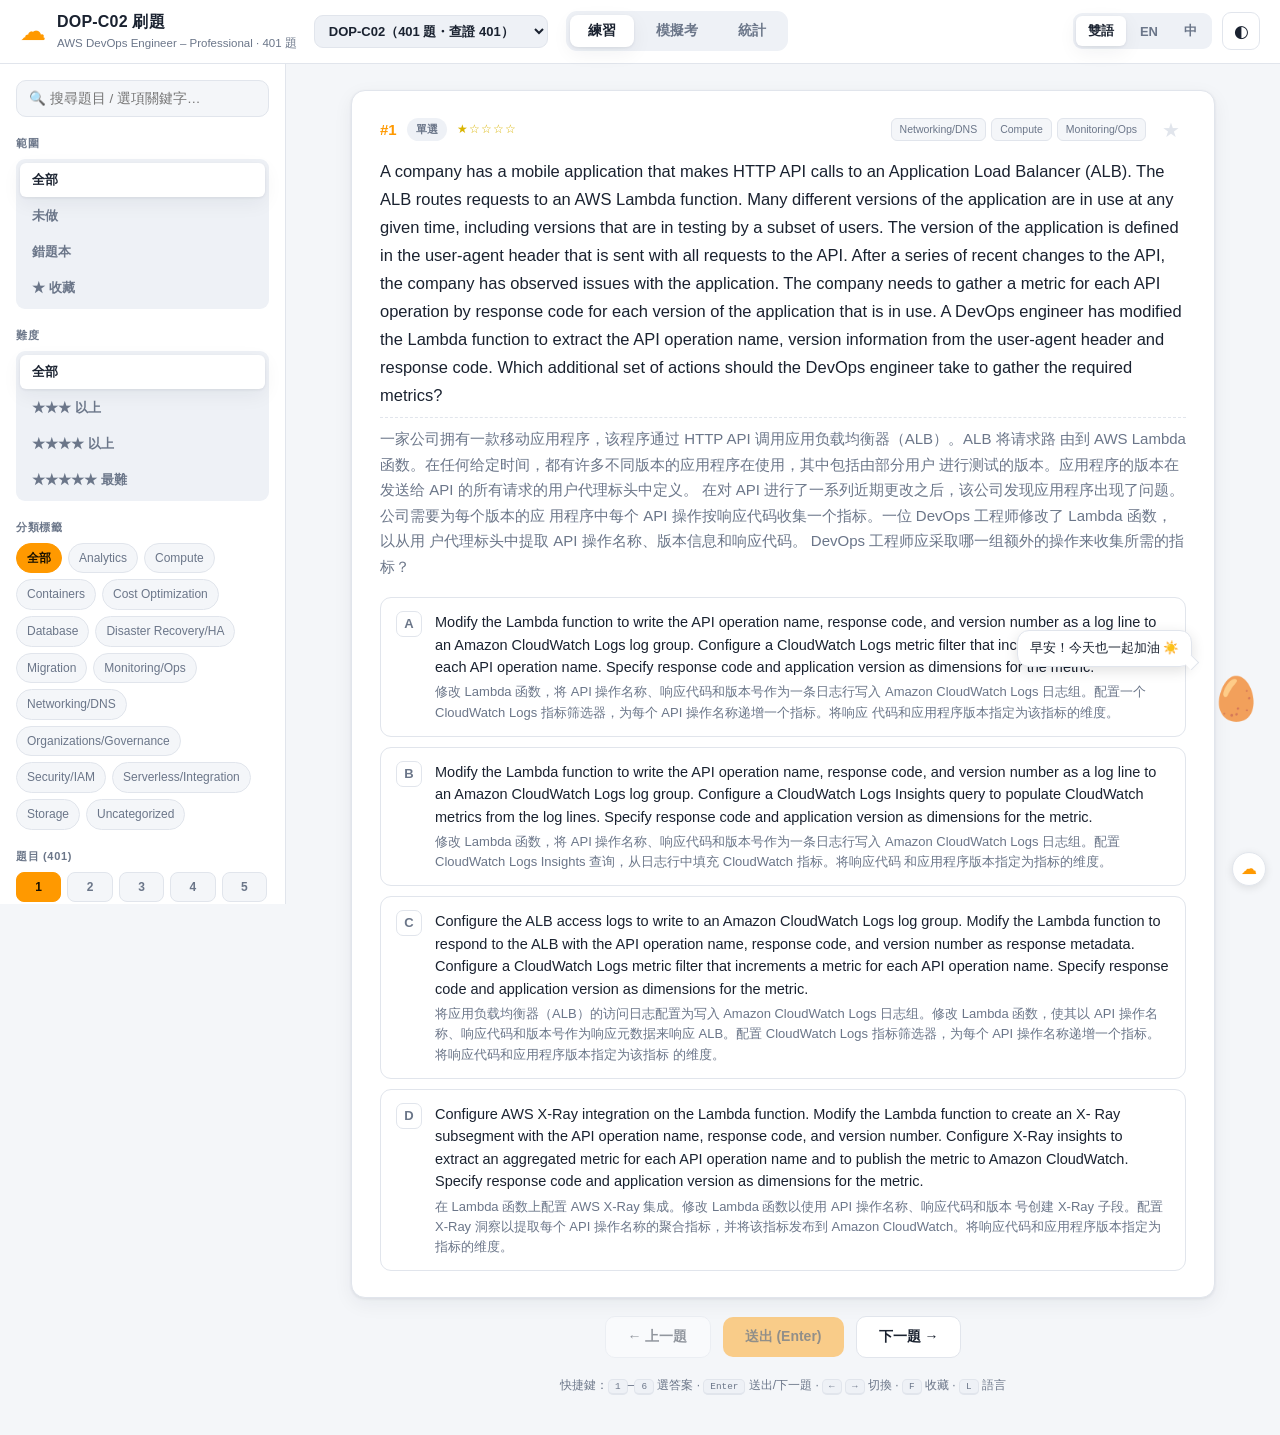
==== commit f4aac6cd: "feat: SAP-C02 q478 explanation + shrine re-light after burnout - data/sapc02.js + manifest.js regene" ====
--- a/index.html
+++ b/index.html
@@ -7,7 +7,7 @@
 <link rel="preconnect" href="https://fonts.googleapis.com">
 <link rel="stylesheet" href="style.css?v=m2">
 <link rel="stylesheet" href="pet.css?v=pet25">
-<link rel="stylesheet" href="shrine.css?v=sh7">
+<link rel="stylesheet" href="shrine.css?v=sh8">
 </head>
 <body>
 <header class="topbar">
@@ -142,7 +142,7 @@
 
 <div id="toast" class="toast"></div>
 
-<script src="manifest.js?v=sap7"></script>
+<script src="manifest.js?v=sap8"></script>
 <script>
 // pick the active exam (localStorage or first in manifest) and load its data file
 (function () {
@@ -151,11 +151,11 @@
   var sel = localStorage.getItem("current_exam");
   if (ids.indexOf(sel) < 0) sel = ids[0] || null;
   window.CURRENT_EXAM = sel;
-  if (sel) document.write('<scr' + 'ipt src="data/' + sel + '.js?v=sap7"></scr' + 'ipt>');
+  if (sel) document.write('<scr' + 'ipt src="data/' + sel + '.js?v=sap8"></scr' + 'ipt>');
 })();
 </script>
 <script src="app.js?v=m2"></script>
 <script src="pet.js?v=pet25" defer></script>
-<script src="shrine.js?v=sh7" defer></script>
+<script src="shrine.js?v=sh8" defer></script>
 </body>
 </html>
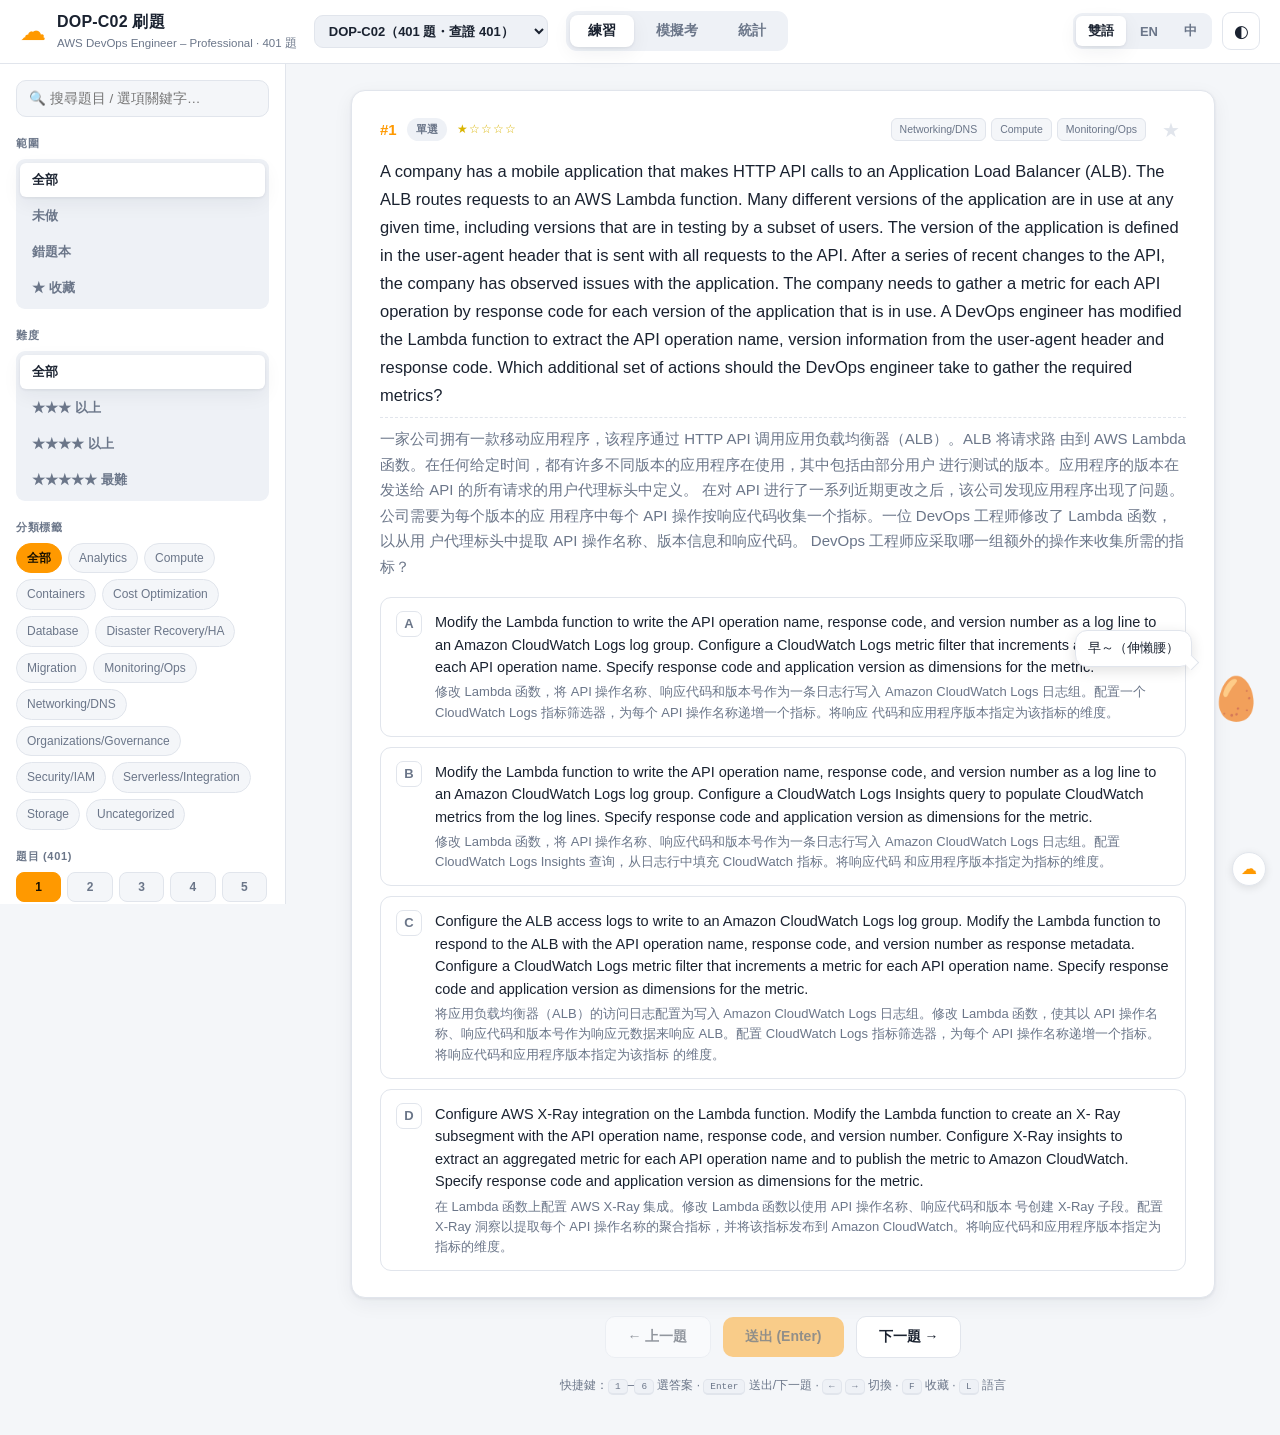
==== commit e536f8b4: "feat(sapc02): q467/q471 explanations (research 293→295) Co-Authored-By: Claude Fable 5 <noreply@anth" ====
--- a/index.html
+++ b/index.html
@@ -142,7 +142,7 @@
 
 <div id="toast" class="toast"></div>
 
-<script src="manifest.js?v=sap8"></script>
+<script src="manifest.js?v=sap9"></script>
 <script>
 // pick the active exam (localStorage or first in manifest) and load its data file
 (function () {
@@ -151,7 +151,7 @@
   var sel = localStorage.getItem("current_exam");
   if (ids.indexOf(sel) < 0) sel = ids[0] || null;
   window.CURRENT_EXAM = sel;
-  if (sel) document.write('<scr' + 'ipt src="data/' + sel + '.js?v=sap8"></scr' + 'ipt>');
+  if (sel) document.write('<scr' + 'ipt src="data/' + sel + '.js?v=sap9"></scr' + 'ipt>');
 })();
 </script>
 <script src="app.js?v=m2"></script>
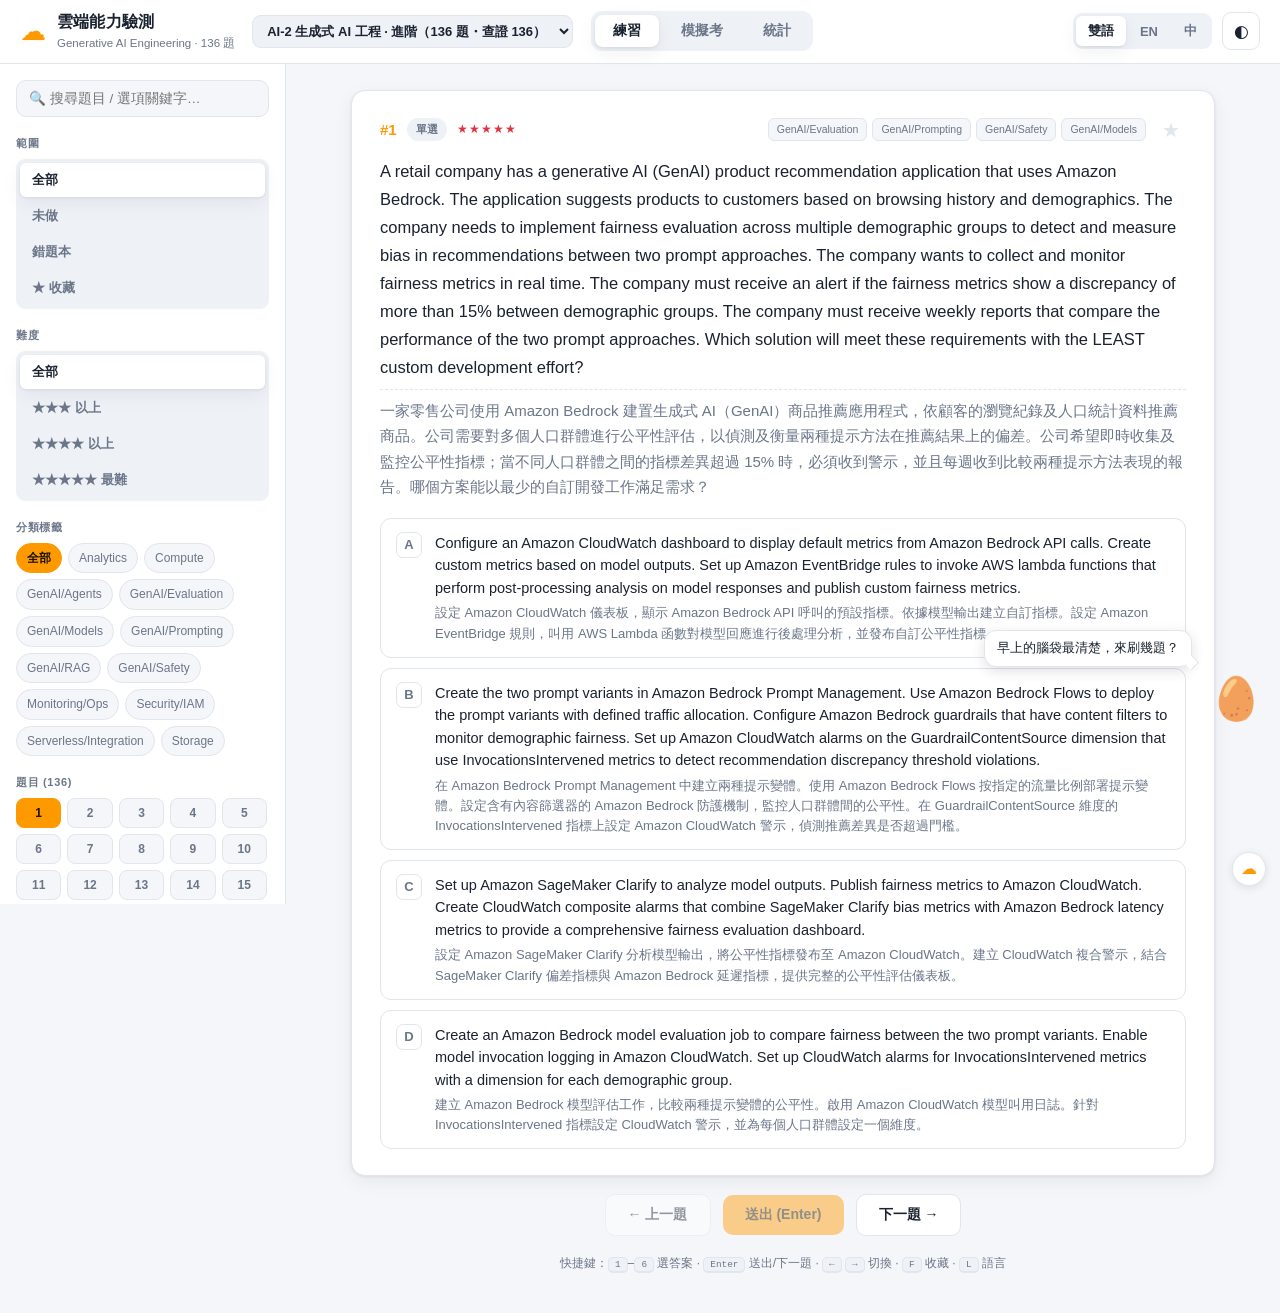
==== commit f3e72d15: "Add reviewed AIP and SCS banks with Cloudlet home" ====
--- a/index.html
+++ b/index.html
@@ -3,10 +3,11 @@
 <head>
 <meta charset="UTF-8">
 <meta name="viewport" content="width=device-width, initial-scale=1.0">
-<title>SAP-C02 刷題 · AWS Solutions Architect Professional</title>
+<title>雲端能力驗測 · Cloud Skills Assessment</title>
 <link rel="preconnect" href="https://fonts.googleapis.com">
-<link rel="stylesheet" href="style.css?v=m2">
-<link rel="stylesheet" href="pet.css?v=pet25">
+<link rel="stylesheet" href="style.css?v=2623a1e7">
+<link rel="stylesheet" href="pet.css?v=home2-20260928">
+<link rel="stylesheet" href="pet-home.css?v=home2-20260928">
 <link rel="stylesheet" href="shrine.css?v=sh8">
 </head>
 <body>
@@ -15,8 +16,8 @@
   <div class="brand">
     <span class="logo">☁︎</span>
     <div>
-      <div class="brand-title">刷題</div>
-      <div class="brand-sub">AWS 認證考古題</div>
+      <div class="brand-title">雲端能力驗測</div>
+      <div class="brand-sub">Cloud Skills Assessment</div>
     </div>
     <select id="examSel" class="exam-sel" title="切換考試"></select>
   </div>
@@ -142,7 +143,7 @@
 
 <div id="toast" class="toast"></div>
 
-<script src="manifest.js?v=sap9"></script>
+<script src="manifest.js?v=2623a1e7"></script>
 <script>
 // pick the active exam (localStorage or first in manifest) and load its data file
 (function () {
@@ -151,11 +152,13 @@
   var sel = localStorage.getItem("current_exam");
   if (ids.indexOf(sel) < 0) sel = ids[0] || null;
   window.CURRENT_EXAM = sel;
-  if (sel) document.write('<scr' + 'ipt src="data/' + sel + '.js?v=sap9"></scr' + 'ipt>');
+  if (sel) document.write('<scr' + 'ipt src="data/' + sel + '.js?v=2623a1e7"></scr' + 'ipt>');
 })();
 </script>
-<script src="app.js?v=m2"></script>
-<script src="pet.js?v=pet25" defer></script>
+<script src="app.js?v=2623a1e7"></script>
+<script src="pet-home-model.js?v=home2-20260928" defer></script>
+<script src="pet-home.js?v=home2-20260928" defer></script>
+<script src="pet.js?v=2623a1e7" defer></script>
 <script src="shrine.js?v=sh8" defer></script>
 </body>
 </html>
--- a/pet.css
+++ b/pet.css
@@ -70,32 +70,32 @@
 
 /* stage sizes: 幼雲 → 小雲寶 → 大雲寶 → 雲王 */
 #pet.stage-1{width:48px} #pet.stage-2{width:58px} #pet.stage-3{width:74px} #pet.stage-4{width:86px}
-#pet.stage-1 .cheek{display:none}   /* 幼雲還沒長腮紅 */
+:is(#pet,.home-companion).stage-1 .cheek{display:none}   /* 幼雲還沒長腮紅 */
 
 /* 大雲寶：培育傾向雛形配件（最終形態的預告） */
 .pet-svg .tacc{display:none;opacity:.85}
-#pet.stage-3.tend-arch  .tacc-arch{display:inline}
-#pet.stage-3.tend-guard .tacc-guard{display:inline}
-#pet.stage-3.tend-gear  .tacc-gear{display:inline}
-#pet.stage-3.tend-sage  .tacc-sage{display:inline}
+:is(#pet,.home-companion).stage-3.tend-arch  .tacc-arch{display:inline}
+:is(#pet,.home-companion).stage-3.tend-guard .tacc-guard{display:inline}
+:is(#pet,.home-companion).stage-3.tend-gear  .tacc-gear{display:inline}
+:is(#pet,.home-companion).stage-3.tend-sage  .tacc-sage{display:inline}
 
 /* final forms: accessory + tint (arch/gold wear the drawn crown, others an emoji accessory) */
 .pet-svg .crown{display:none;fill:#f5b301;stroke:#d99a00;stroke-width:.8}
 .pet-svg .acc{display:none}
-#pet.form-arch .crown,#pet.form-gold .crown{display:inline}
-#pet.form-guard .acc-guard{display:inline}
-#pet.form-gear  .acc-gear{display:inline}
-#pet.form-sage  .acc-sage{display:inline}
-#pet.form-night .acc-night{display:inline}
-#pet.form-gold  .acc-gold{display:inline}
-#pet.form-gold .pet-svg .body{fill:#ffd968;stroke:#e0b23e}
-#pet.form-night{--pet-face:#eef2fb;--pet-cheek:#7d8fc0}
-#pet.form-night .pet-svg .body{fill:#3a4666;stroke:#2b3550}
+:is(#pet,.home-companion).form-arch .crown,:is(#pet,.home-companion).form-gold .crown{display:inline}
+:is(#pet,.home-companion).form-guard .acc-guard{display:inline}
+:is(#pet,.home-companion).form-gear  .acc-gear{display:inline}
+:is(#pet,.home-companion).form-sage  .acc-sage{display:inline}
+:is(#pet,.home-companion).form-night .acc-night{display:inline}
+:is(#pet,.home-companion).form-gold  .acc-gold{display:inline}
+:is(#pet,.home-companion).form-gold .pet-svg .body{fill:#ffd968;stroke:#e0b23e}
+:is(#pet,.home-companion).form-night{--pet-face:#eef2fb;--pet-cheek:#7d8fc0}
+:is(#pet,.home-companion).form-night .pet-svg .body{fill:#3a4666;stroke:#2b3550}
 
 /* egg */
-#pet .pet-egg{display:none;font-size:42px;line-height:1;animation:pet-wobble 2.8s ease-in-out infinite;transform-origin:50% 90%}
-#pet.stage-0 .pet-egg{display:block}
-#pet.stage-0 .pet-svg{display:none}
+:is(#pet,.home-companion) .pet-egg{display:none;font-size:42px;line-height:1;animation:pet-wobble 2.8s ease-in-out infinite;transform-origin:50% 90%}
+:is(#pet,.home-companion).stage-0 .pet-egg{display:block}
+:is(#pet,.home-companion).stage-0 .pet-svg{display:none}
 
 /* ---------- animations ---------- */
 @keyframes pet-blink{0%,91%,100%{transform:scaleY(1)}94%{transform:scaleY(.08)}}
--- a/pet-home.css
+++ b/pet-home.css
@@ -0,0 +1,60 @@
+#petHome{--pet-body:#fff;--pet-line:#d6dce6;--pet-face:#3a4456;--pet-cheek:#ffc9c9;width:min(440px,calc(100vw - 28px));max-height:calc(100dvh - 32px);padding:0;border:1px solid var(--border);border-radius:18px;background:var(--surface);color:var(--text);box-shadow:var(--shadow);overflow:auto}
+#petHome::backdrop{background:rgba(25,36,44,.28)}
+#petHome button{font:inherit;color:inherit;cursor:pointer}
+#petHome button:focus-visible{outline:3px solid var(--blue);outline-offset:3px}
+.home-header{display:flex;align-items:center;justify-content:space-between;padding:20px 24px 12px}
+.home-header h2{font-size:19px;margin:0;font-weight:650}
+.home-header p{font-size:13px;color:var(--muted);margin:3px 0 0}
+.home-header button{width:36px;height:36px;border:0;border-radius:50%;background:var(--surface-2);font-size:23px!important}
+.home-content{padding:0 24px}
+.home-scene{height:205px;position:relative;overflow:clip;background:#f2f5ed;border-radius:12px;margin-top:4px}
+.home-ground{position:absolute;inset:40% -12% -40%;background:#e2eacf;border-radius:50%}
+.home-building{position:absolute;width:30%;height:110px;border:0;padding:0;background:none;z-index:1}
+.home-building svg{width:100%;height:100%;overflow:visible}
+.home-house{left:5%;top:44px}.home-garden{left:37%;top:92px}.home-tree{right:3%;top:18px}
+.home-building-pending{opacity:.38;filter:grayscale(.5)}
+.home-building-pending span{display:block;text-align:center;font-size:11px;white-space:nowrap;margin-top:-8px;color:#394b30}
+.home-actor{position:absolute;left:45%;top:56%;width:55px;height:48px;z-index:2;transition:left .7s ease,top .7s ease,transform .7s ease;pointer-events:none}
+.home-companion{position:absolute;bottom:0;left:50%;width:72px;height:60px;transform:translateX(-50%) scale(.82);transform-origin:50% 100%}
+.home-companion .pet-flip{width:100%;height:100%;display:flex;align-items:flex-end;justify-content:center}
+.home-companion .pet-flip>span{display:none}
+.home-companion.stage-0 .pet-worn{display:none}
+.home-companion .pet-svg{width:100%;filter:drop-shadow(0 2px 2px #0001)}
+.home-actor[data-place="house"]{left:15%;top:46%}.home-actor[data-place="garden"]{left:49%;top:68%}.home-actor[data-place="tree"]{left:70%;top:48%}
+.home-actor.home-acting[data-place="house"]{transform:translateY(7px) scale(.82)}
+.home-actor.home-acting[data-activity="rest"] .eye{display:none}
+.home-actor.home-acting[data-activity="rest"] .eye-closed{display:inline}
+.home-actor.home-acting[data-activity="water"] .home-companion{animation:home-sway 1.5s ease-in-out infinite}
+.home-actor.home-acting[data-activity="read"] .wslot-side{animation:home-page 3s ease-in-out infinite}
+.home-actor.home-acting[data-activity="music"] .home-companion{animation:home-sway 2s ease-in-out infinite}
+.home-actor.home-acting[data-activity="music"] .wslot-side{animation:home-page .8s ease-in-out infinite}
+.home-actor.home-acting[data-activity="stroll"] .home-companion{animation:home-sway 3s ease-in-out infinite}
+.home-action-mark{position:absolute;right:-10px;top:-7px;font-size:15px;color:#536c45;opacity:0}
+.home-acting .home-action-mark{opacity:1}
+.home-story{font-size:13px;color:var(--muted);text-align:center;min-height:40px;display:flex;align-items:center;justify-content:center;margin:8px 0 12px}
+.home-choices h3{font-size:14px;font-weight:600;margin:0 0 10px}
+.home-choices button{width:100%;display:flex;align-items:center;gap:12px;padding:9px 12px;margin:7px 0;background:var(--surface);border:1px solid var(--border);border-radius:10px;text-align:left}
+.home-choices button:hover{background:var(--surface-2)}
+.home-choices svg{width:40px;height:40px;flex-shrink:0}
+.home-choices strong{display:block;font-size:14px}.home-choices small{display:block;font-size:12px;color:var(--muted);margin-top:2px}
+.home-cost{margin-left:auto;white-space:nowrap;font-size:12px;color:var(--muted)}
+.home-progress{padding:14px;background:var(--surface-2);border-radius:10px}
+.home-progress>div{display:flex;justify-content:space-between;gap:8px;font-size:14px}
+.home-progress span{font-size:12px;color:var(--muted)}
+.home-progress progress{width:100%;height:7px;display:block;margin:12px 0;accent-color:#829a6c;border:0;border-radius:8px;overflow:hidden;background:var(--border)}
+.home-progress progress::-webkit-progress-bar{background:var(--border)}
+.home-progress progress::-webkit-progress-value{background:#829a6c;border-radius:8px}
+.home-progress p{font-size:12px;color:var(--muted);margin:0}
+.home-note{font-size:11px;color:var(--muted);line-height:1.8;margin:14px 0 0}
+.home-finished{text-align:center;font-size:14px;line-height:1.9;margin:16px 0}
+.home-error{font-size:13px;color:var(--red)}
+#petHome footer{padding:16px 24px 20px;text-align:right}
+#petHome footer button{border:1px solid var(--border);background:var(--surface-2);border-radius:8px;padding:8px 16px;font-size:13px}
+html[data-theme="dark"] #petHome{--pet-body:#e3e9f0;--pet-line:#b8c3cd}
+html[data-theme="dark"] .home-scene{background:#252e30}
+html[data-theme="dark"] .home-ground{background:#354335}
+html[data-theme="dark"] .home-building-pending span,html[data-theme="dark"] .home-action-mark{color:#d5e4cb}
+@keyframes home-sway{0%,100%{rotate:-3deg}50%{rotate:4deg}}
+@keyframes home-page{0%,100%{transform:translateY(0) rotate(-5deg)}50%{transform:translateY(-2px) rotate(5deg)}}
+@media(max-width:380px){.home-header{padding:16px}.home-content{padding:0 16px}.home-scene{height:185px}.home-garden{top:72px}.home-choices button{gap:8px;padding:8px}.home-choices small{font-size:11px}}
+@media(prefers-reduced-motion:reduce){#petHome *,#petHome *::before,#petHome *::after{animation:none!important;transition:none!important}}
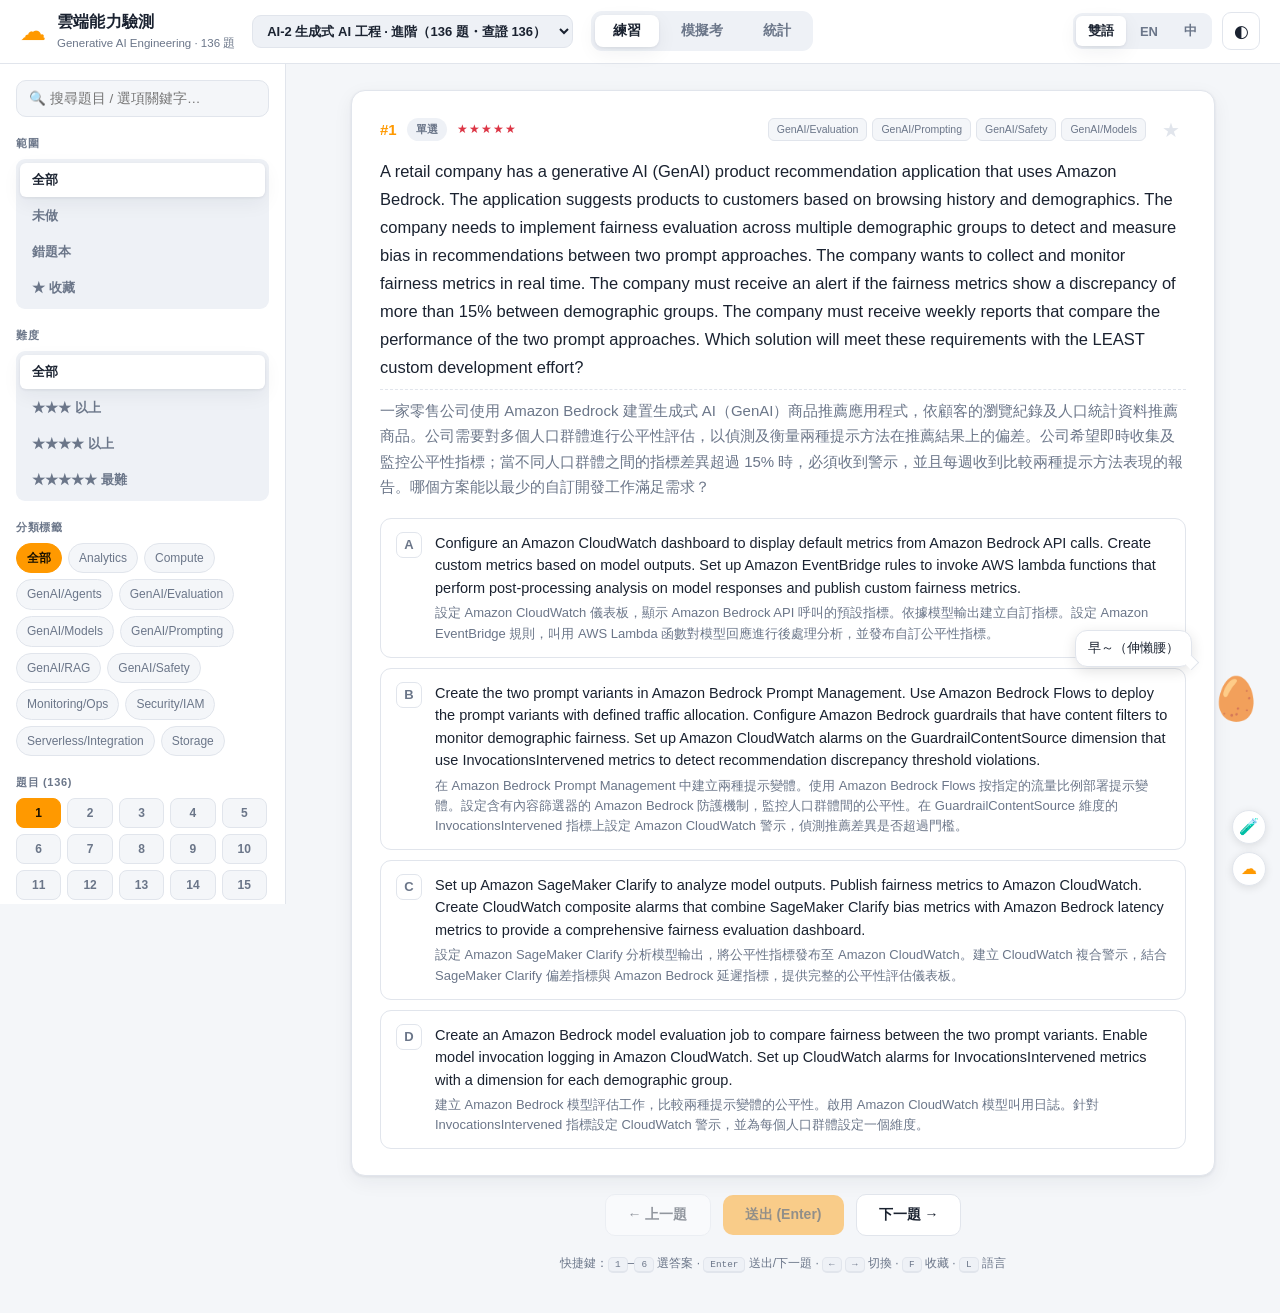
==== commit b0b6ad9e: "feat: 雲端學徒 desktop companion (2D layer rig) Opt-in alternative to 雲寶 on desktop (≥1024px, fine point" ====
--- a/index.html
+++ b/index.html
@@ -9,6 +9,7 @@
 <link rel="stylesheet" href="pet.css?v=home2-20260928">
 <link rel="stylesheet" href="pet-home.css?v=home2-20260928">
 <link rel="stylesheet" href="shrine.css?v=sh8">
+<link rel="stylesheet" href="apprentice.css?v=ap3">
 </head>
 <body>
 <header class="topbar">
@@ -158,7 +159,9 @@
 <script src="app.js?v=2623a1e7"></script>
 <script src="pet-home-model.js?v=home2-20260928" defer></script>
 <script src="pet-home.js?v=home2-20260928" defer></script>
-<script src="pet.js?v=2623a1e7" defer></script>
+<script src="apprentice-rig.js?v=ap5" defer></script>
+<script src="apprentice.js?v=ap5" defer></script>
+<script src="pet.js?v=ap-20261021" defer></script>
 <script src="shrine.js?v=sh8" defer></script>
 </body>
 </html>
--- a/apprentice.css
+++ b/apprentice.css
@@ -0,0 +1,35 @@
+/* apprentice.css — 雲端學徒 companion (desktop opt-in; see apprentice.js / apprentice-rig.js).
+   The rig draws into one canvas; framing (card / mini) lives in apprentice-rig.js. */
+#apprentice{
+  position:fixed; right:14px; bottom:58px; z-index:90;
+  width:var(--ap-w,240px); aspect-ratio:3/4; overflow:hidden;
+  background:#fff;   /* layer edges carry a white matte; the card stays white in both themes */
+  border:1px solid var(--border,#e1e5ec); border-radius:16px;
+  box-shadow:0 6px 22px rgba(0,0,0,.14);
+  opacity:0; transform:translateY(8px); transition:opacity .25s, transform .25s;
+}
+#apprentice.ready{opacity:1; transform:none}
+#apprentice .ap-canvas{position:absolute; inset:0; width:100%; height:100%; display:block; pointer-events:none}
+
+#apprentice.mini{width:76px; aspect-ratio:1; border-radius:50%; cursor:pointer}
+#apprentice.mini .ap-min{display:none}
+
+#apprentice .ap-min{
+  position:absolute; top:6px; right:6px; width:24px; height:24px; border-radius:50%;
+  border:1px solid #e1e5ec; background:rgba(255,255,255,.85); color:#6b7689;
+  font-size:14px; line-height:1; cursor:pointer; opacity:0; transition:opacity .15s;
+}
+#apprentice:hover .ap-min, #apprentice .ap-min:focus-visible{opacity:1}
+
+#companionSwitch{
+  position:fixed; right:14px; bottom:56px; z-index:91;
+  width:34px; height:34px; border-radius:50%; border:1px solid var(--border,#e1e5ec);
+  background:var(--surface,#fff); color:var(--text,#1a2230); font-size:16px; line-height:1;
+  cursor:pointer; box-shadow:0 2px 8px rgba(0,0,0,.10); transition:.15s;
+}
+#companionSwitch:hover{border-color:var(--accent,#ff9900); transform:scale(1.08)}
+
+/* while the apprentice holds the companion slot, 雲寶's own controls step aside */
+html[data-companion="apprentice"] #companionSwitch{bottom:14px}
+html[data-companion="apprentice"] #petToggle,
+html[data-companion="apprentice"] #shrineBtn{display:none}
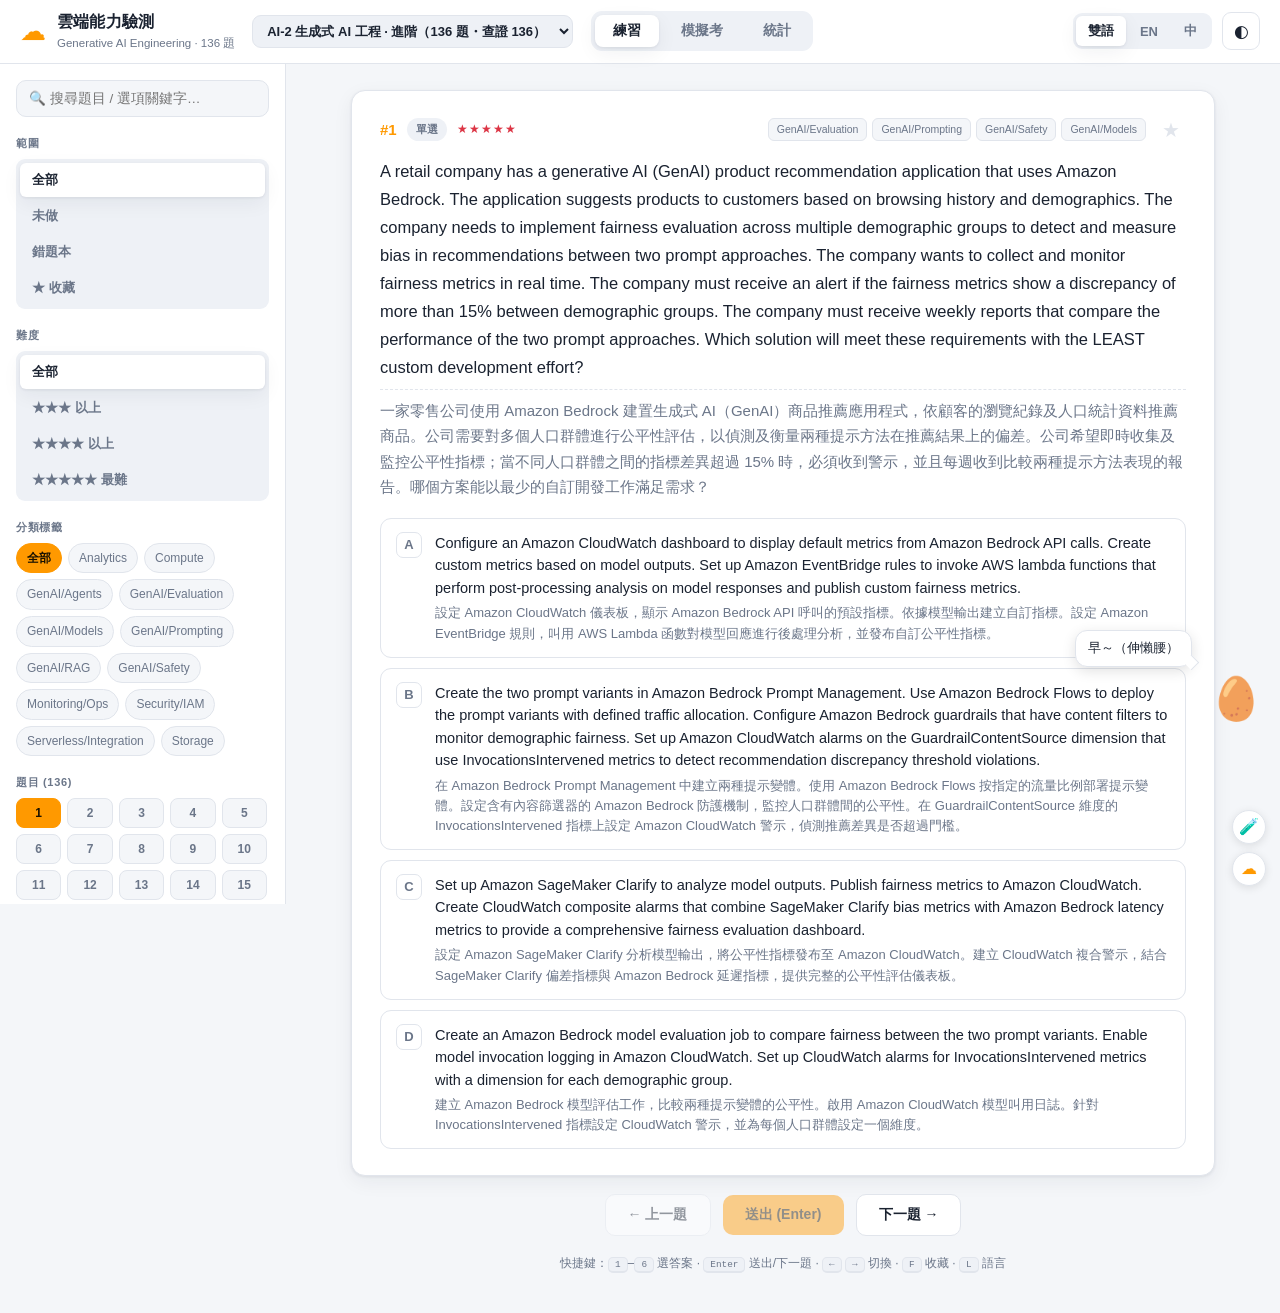
==== commit 4224a086: "feat(apprentice): whole-body outfit slot (setOutfit / outfits) Body layer becomes an exclusive slot " ====
--- a/index.html
+++ b/index.html
@@ -159,8 +159,8 @@
 <script src="app.js?v=2623a1e7"></script>
 <script src="pet-home-model.js?v=home2-20260928" defer></script>
 <script src="pet-home.js?v=home2-20260928" defer></script>
-<script src="apprentice-rig.js?v=ap5" defer></script>
-<script src="apprentice.js?v=ap5" defer></script>
+<script src="apprentice-rig.js?v=ap6" defer></script>
+<script src="apprentice.js?v=ap6" defer></script>
 <script src="pet.js?v=ap-20261021" defer></script>
 <script src="shrine.js?v=sh8" defer></script>
 </body>
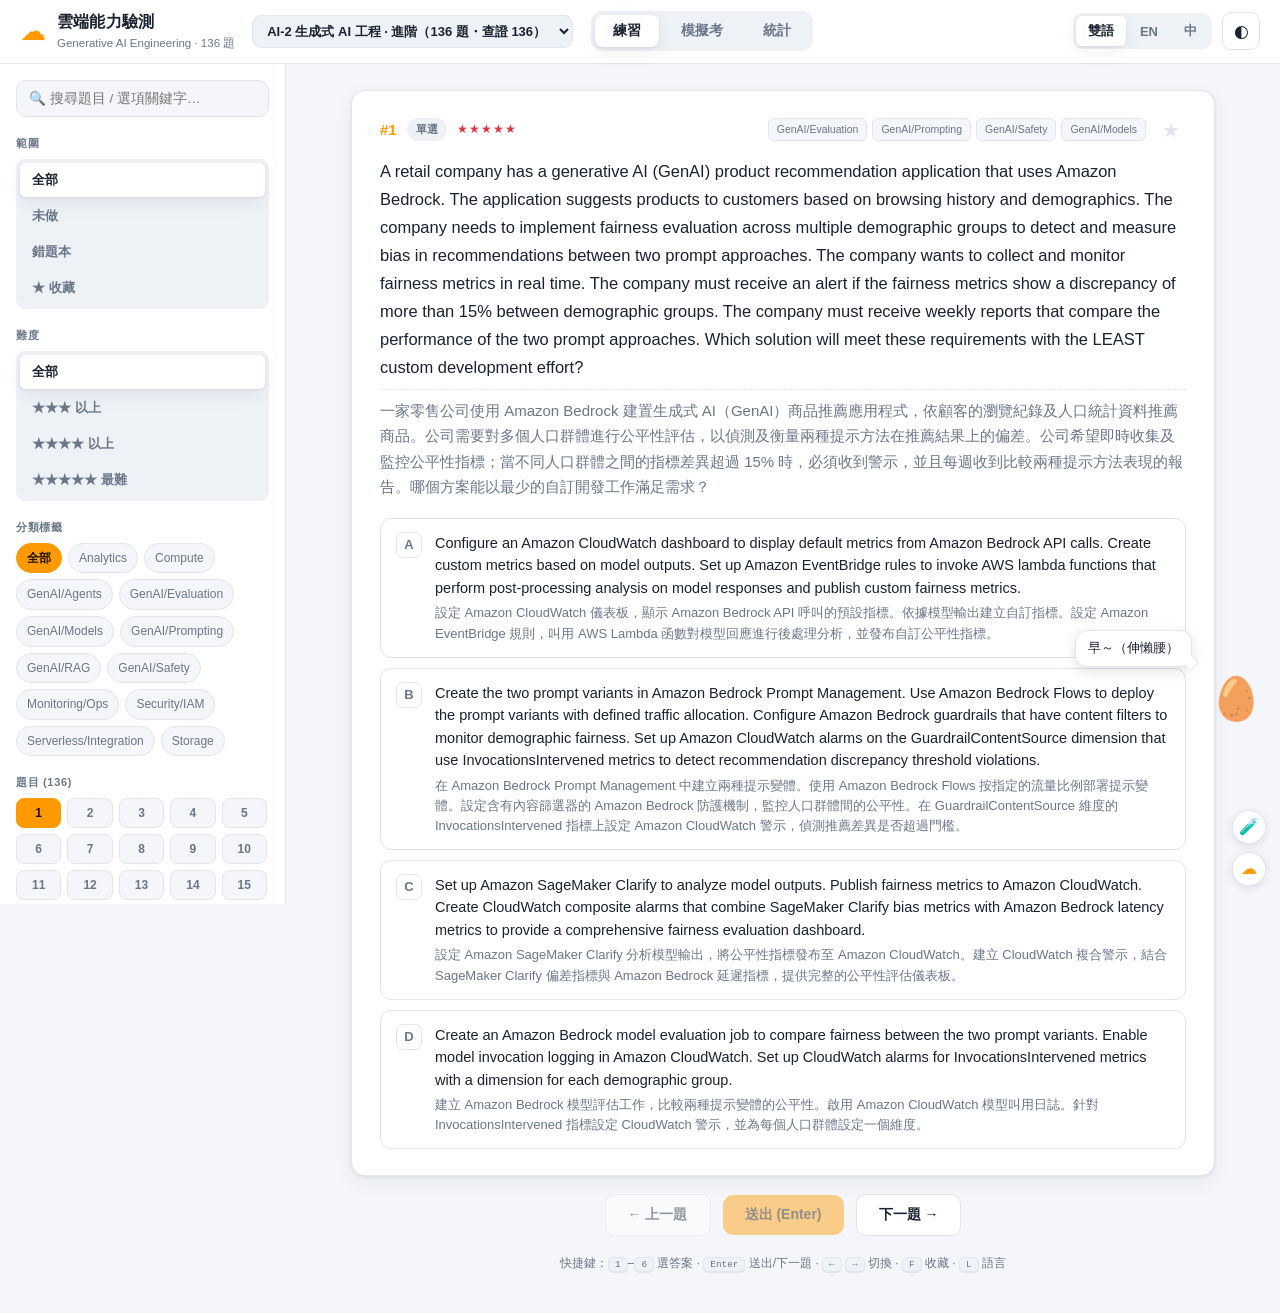
==== commit 367f138c: "feat(apprentice): speech bubble + static line pool 雲端學徒 now follows up her instant reactions with a " ====
--- a/index.html
+++ b/index.html
@@ -9,7 +9,7 @@
 <link rel="stylesheet" href="pet.css?v=home2-20260928">
 <link rel="stylesheet" href="pet-home.css?v=home2-20260928">
 <link rel="stylesheet" href="shrine.css?v=sh8">
-<link rel="stylesheet" href="apprentice.css?v=ap3">
+<link rel="stylesheet" href="apprentice.css?v=ap4">
 </head>
 <body>
 <header class="topbar">
@@ -160,7 +160,8 @@
 <script src="pet-home-model.js?v=home2-20260928" defer></script>
 <script src="pet-home.js?v=home2-20260928" defer></script>
 <script src="apprentice-rig.js?v=ap6" defer></script>
-<script src="apprentice.js?v=ap6" defer></script>
+<script src="apprentice-lines.js?v=lines1" defer></script>
+<script src="apprentice.js?v=ap7" defer></script>
 <script src="pet.js?v=ap-20261021" defer></script>
 <script src="shrine.js?v=sh8" defer></script>
 </body>
--- a/apprentice.css
+++ b/apprentice.css
@@ -33,3 +33,20 @@
 html[data-companion="apprentice"] #companionSwitch{bottom:14px}
 html[data-companion="apprentice"] #petToggle,
 html[data-companion="apprentice"] #shrineBtn{display:none}
+
+/* speech bubble — sits above her head in the right margin, never takes clicks; follows the site theme */
+.ap-say{
+  position:fixed; z-index:92; box-sizing:border-box; padding:10px 13px;
+  background:var(--surface,#fff); color:var(--text,#1a2230); border:1px solid var(--border,#e1e5ec);
+  border-radius:14px; box-shadow:0 6px 18px rgba(0,0,0,.12);
+  font-size:14px; line-height:1.55; letter-spacing:.02em; overflow-wrap:anywhere;
+  pointer-events:none; opacity:0; transform:translateY(6px); transition:opacity .18s, transform .18s;
+}
+.ap-say.on{opacity:1; transform:none}
+.ap-say .ap-rest{visibility:hidden}
+.ap-say::after{
+  content:""; position:absolute; bottom:-7px; right:var(--tail,40px); width:12px; height:12px;
+  background:inherit; border-right:1px solid var(--border,#e1e5ec); border-bottom:1px solid var(--border,#e1e5ec);
+  transform:rotate(45deg);
+}
+@media (prefers-reduced-motion: reduce){ .ap-say{transition:none; transform:none} }
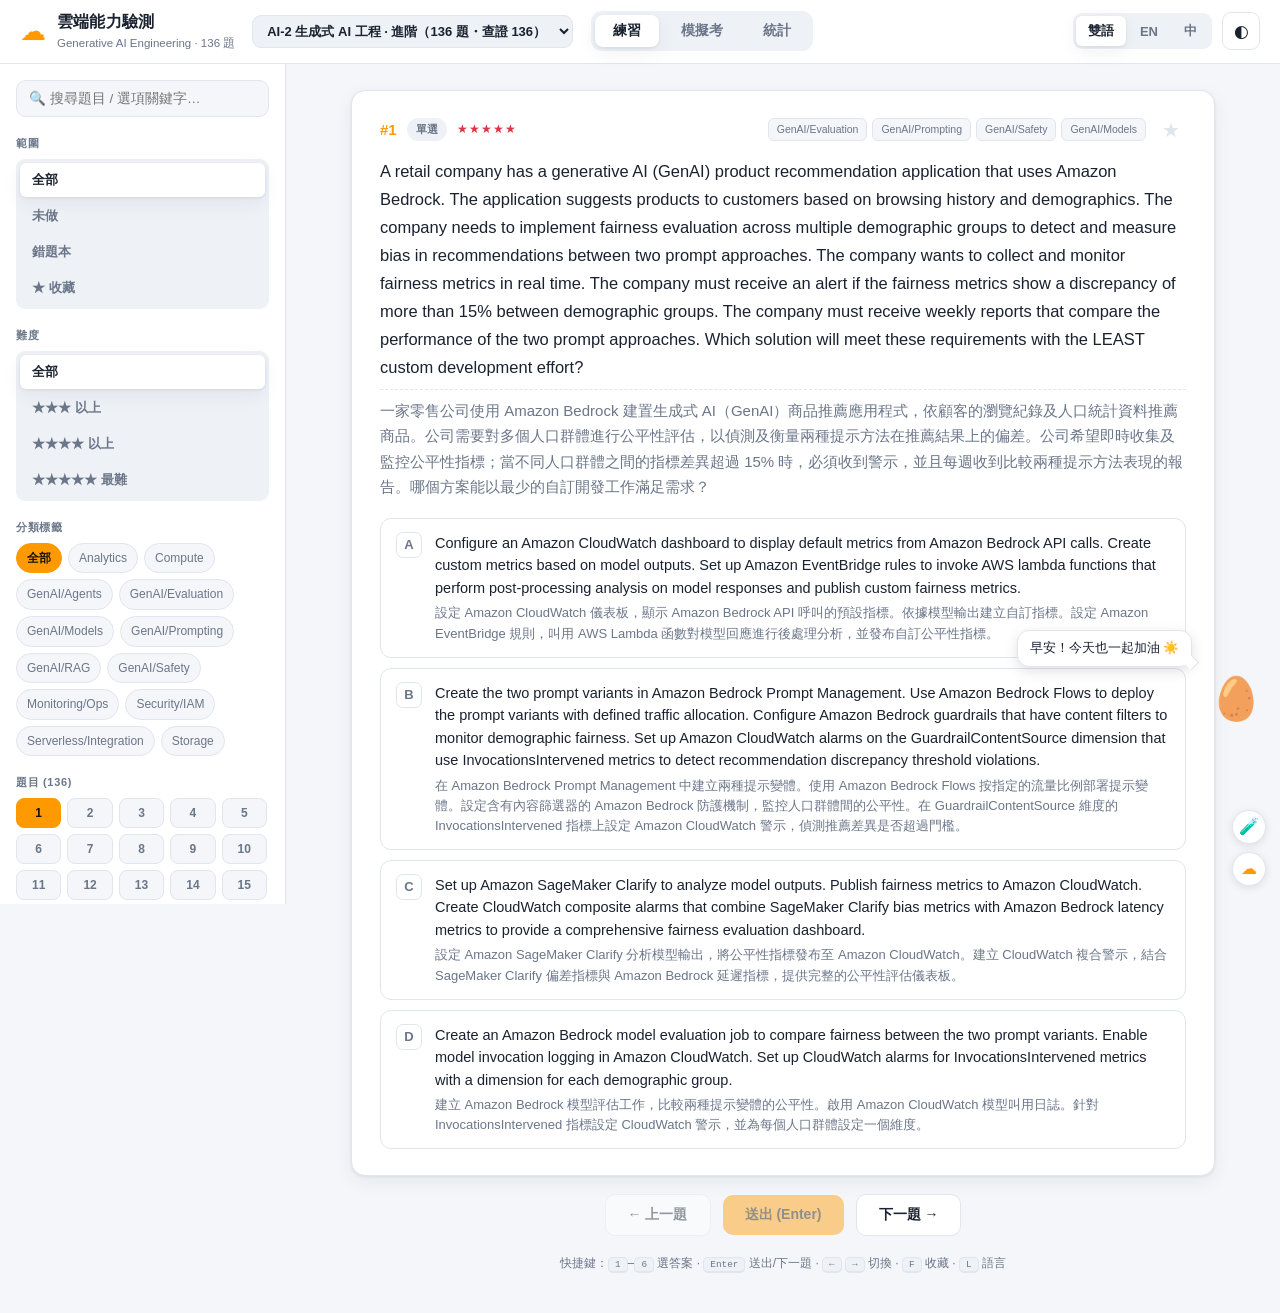
==== commit 304c9116: "feat(apprentice): rig assets v3.2 (layer ownership and hidden-fill fixes) Swap the 1024 WebP rig for" ====
--- a/index.html
+++ b/index.html
@@ -159,7 +159,7 @@
 <script src="app.js?v=2623a1e7"></script>
 <script src="pet-home-model.js?v=home2-20260928" defer></script>
 <script src="pet-home.js?v=home2-20260928" defer></script>
-<script src="apprentice-rig.js?v=ap6" defer></script>
+<script src="apprentice-rig.js?v=ap8" defer></script>
 <script src="apprentice-lines.js?v=lines1" defer></script>
 <script src="apprentice.js?v=ap7" defer></script>
 <script src="pet.js?v=ap-20261021" defer></script>
